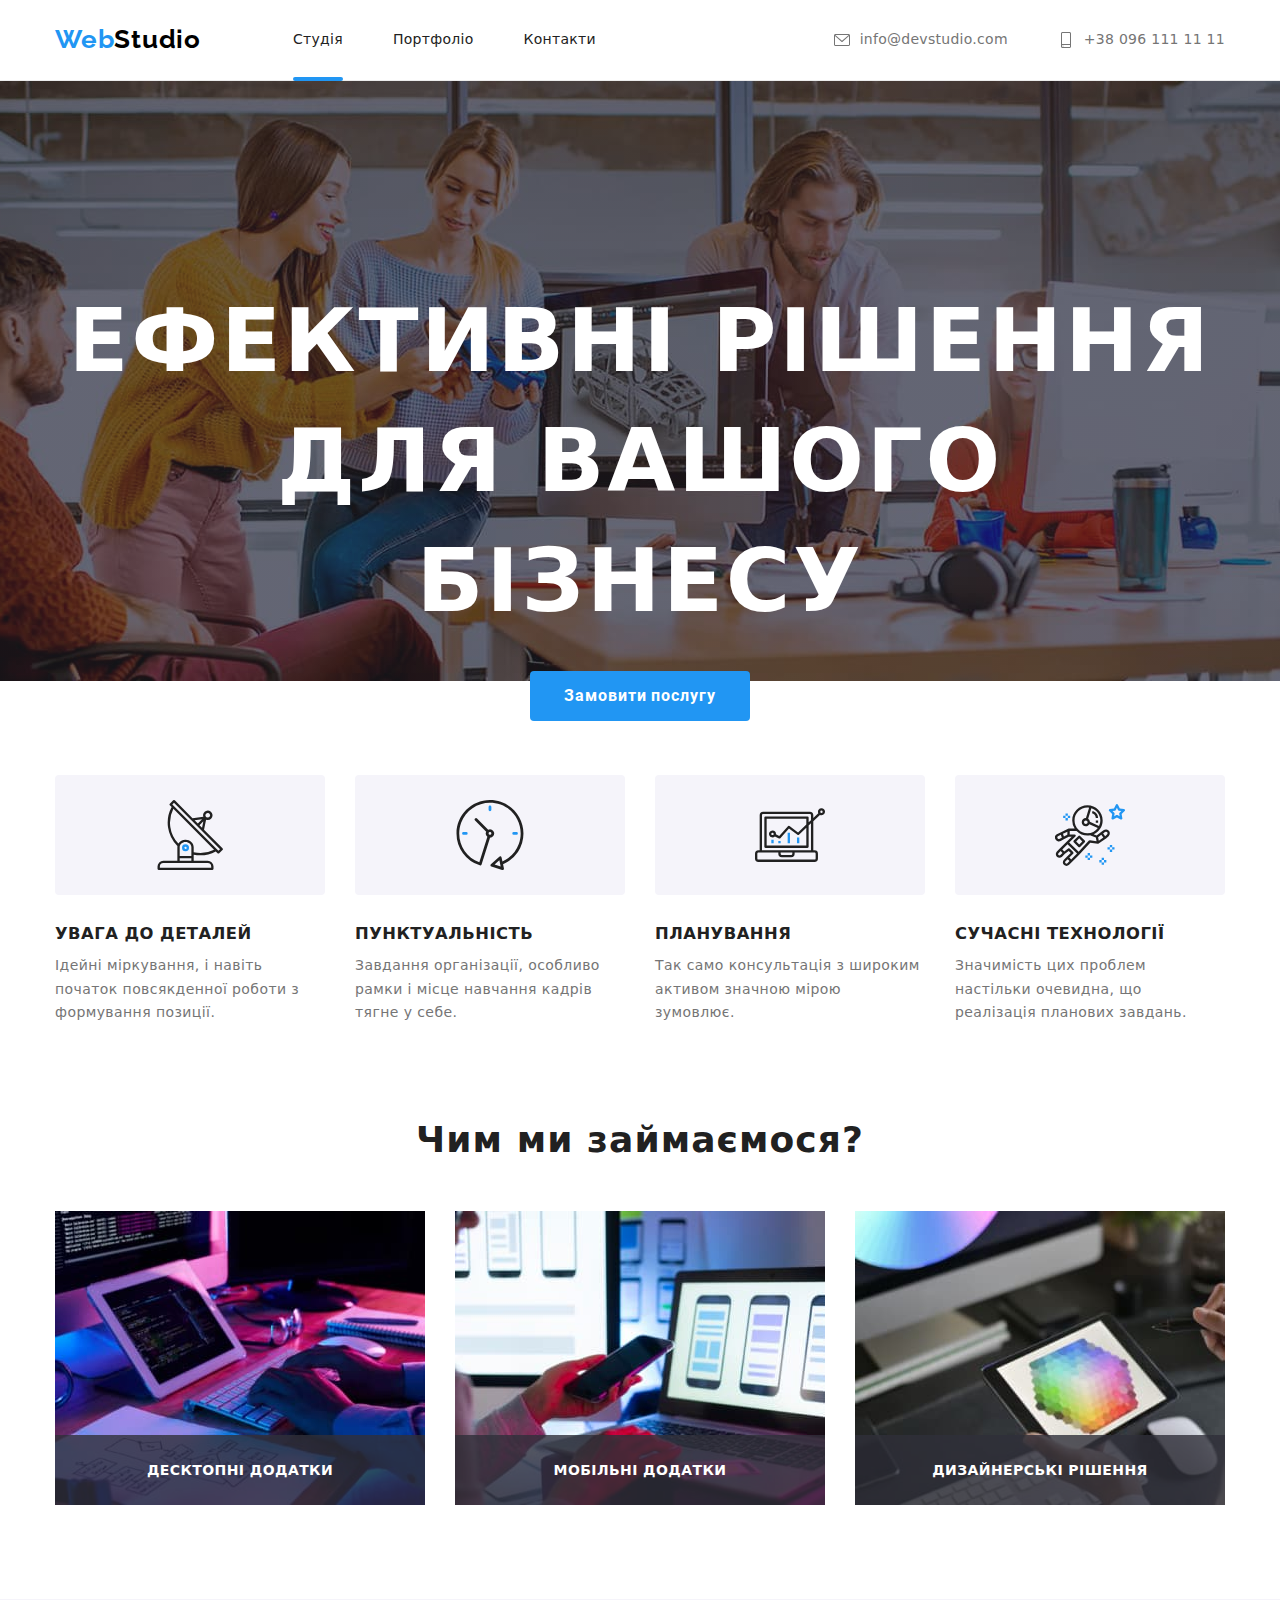
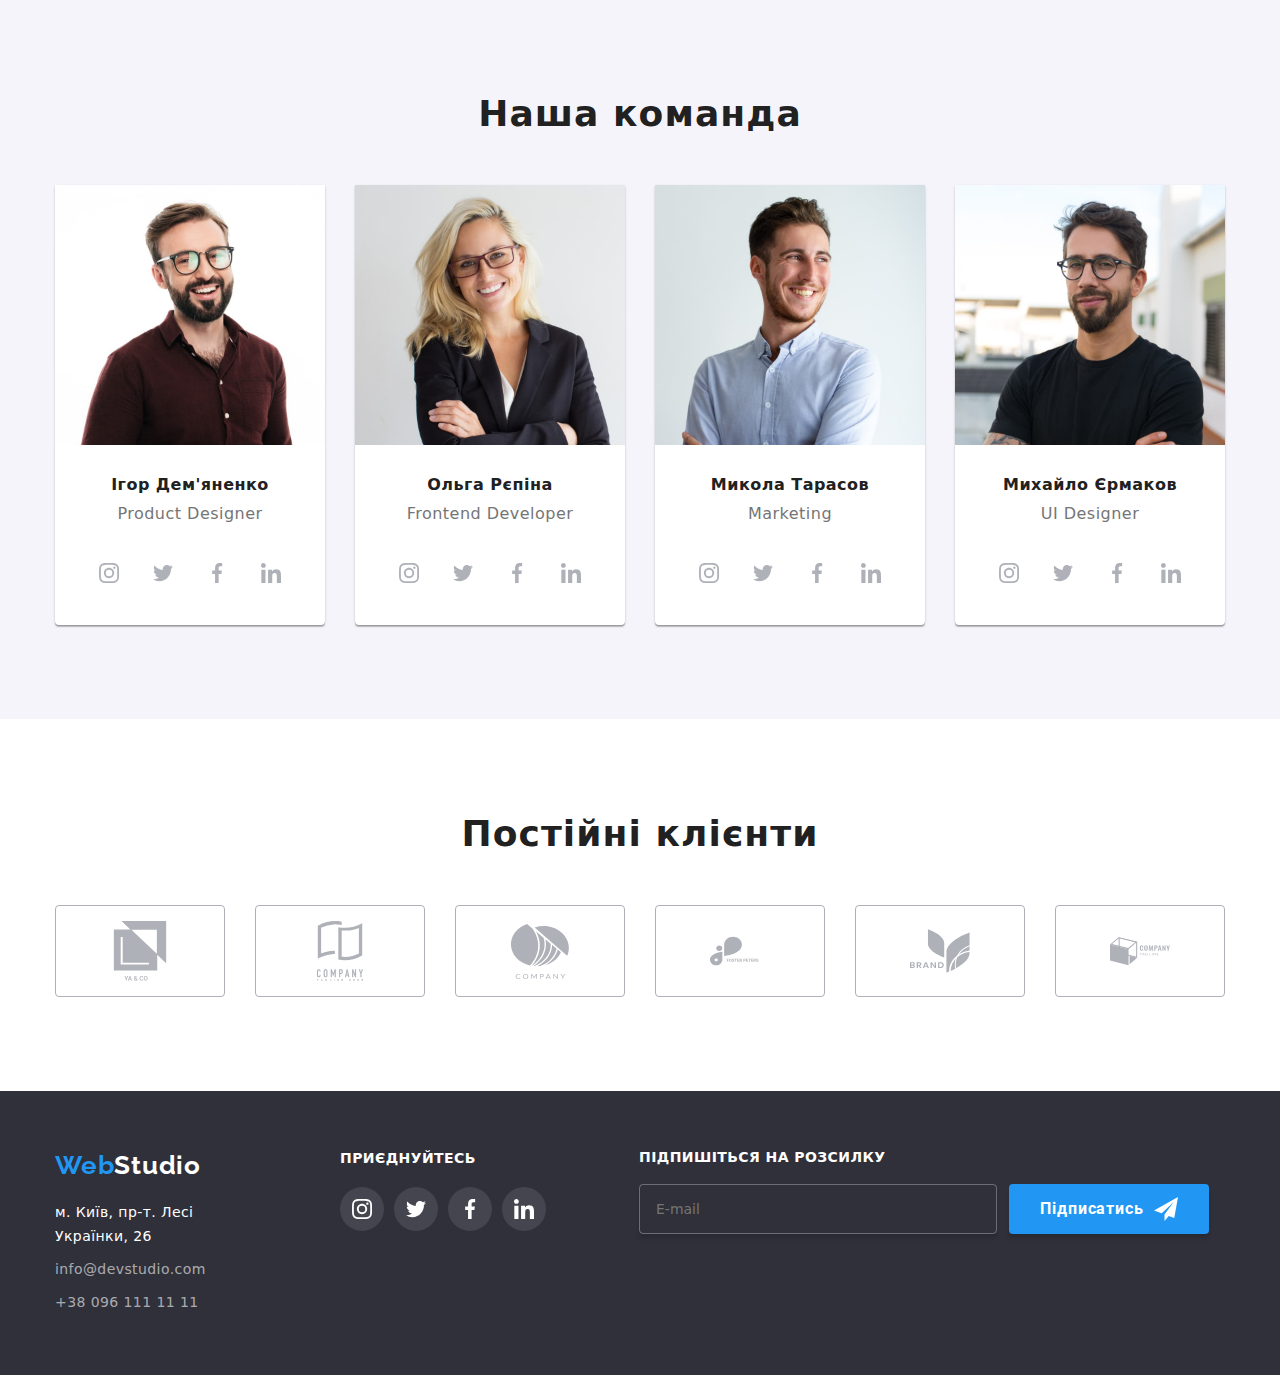
==== index.html @ 73d80f44 "Домашнє завдання в процесі виконання. Перенесено до scss-файлів стилі головної сторінки. Не готові с" ====
<!DOCTYPE html>
<html lang="uk">
  <head>
    <meta charset="UTF-8" />
    <meta http-equiv="X-UA-Compatible" content="IE=edge" />
    <meta name="viewport" content="width=device-width, initial-scale=1.0" />
    <title>Студія</title>
    <link rel="stylesheet" href="./css/main.min.css" />
  </head>
  <body>
    <header class="header">
      <div class="container header__container">
        <nav class="header__navbar">
          <a href="" class="header__logo"
            ><span class="header__logo--blue">Web</span>Studio</a
          >
          <ul class="header__nav-list">
            <li class="header__nav-item">
              <a class="header__nav-link active" href="./index.html">Студія</a>
            </li>
            <li class="header__nav-item">
              <a class="header__nav-link" href="./portfolio.html">Портфоліо</a>
            </li>
            <li class="header__nav-item">
              <a class="header__nav-link" href="">Контакти</a>
            </li>
          </ul>
        </nav>
        <aside class="header__contacts">
          <a class="header__contact" href="mailto:info@devstudio.com">
            <svg class="header__icon">
              <use href="./images/icon.svg#icon-envelope"></use>
            </svg>
            info@devstudio.com
          </a>
          <a class="header__contact" href="tel:+380961111111">
            <svg class="header__icon">
              <use href="./images/icon.svg#icon-smartphone"></use>
            </svg>
            +38 096 111 11 11</a
          >
        </aside>
      </div>
    </header>
    <main>
      <section class="section hero">
        <div class="container hero__container">
          <h1 class="hero__title">Ефективні рішення для вашого бізнесу</h1>
          <button type="button" class="hero__btn" data-modal-open>
            Замовити послугу
          </button>
        </div>
      </section>
      <section class="section qualities">
        <div class="container">
          <ul class="qualities__card-set">
            <li class="qualities__card">
              <div class="qualities__card-img">
                <svg class="qualities__icon">
                  <use href="./images/icon.svg#icon-Group"></use>
                </svg>
              </div>
              <h3 class="qualities__card-title">Увага до деталей</h3>
              <p class="qualities__card-description">
                Ідейні міркування, і навіть початок повсякденної роботи з
                формування позиції.
              </p>
            </li>
            <li class="qualities__card">
              <div class="qualities__card-img">
                <svg class="qualities__icon">
                  <use href="./images/icon.svg#icon-clock-1"></use>
                </svg>
              </div>
              <h3 class="qualities__card-title">Пунктуальність</h3>
              <p class="qualities__card-description">
                Завдання організації, особливо рамки і місце навчання кадрів
                тягне у себе.
              </p>
            </li>
            <li class="qualities__card">
              <div class="qualities__card-img">
                <svg class="qualities__icon">
                  <use href="./images/icon.svg#icon-diagram-1"></use>
                </svg>
              </div>
              <h3 class="qualities__card-title">Планування</h3>
              <p class="qualities__card-description">
                Так само консультація з широким активом значною мірою зумовлює.
              </p>
            </li>
            <li class="qualities__card">
              <div class="qualities__card-img">
                <svg class="qualities__icon">
                  <use href="./images/icon.svg#icon-astronaut-1"></use>
                </svg>
              </div>
              <h3 class="qualities__card-title">Сучасні технології</h3>
              <p class="qualities__card-description">
                Значимість цих проблем настільки очевидна, що реалізація
                планових завдань.
              </p>
            </li>
          </ul>
        </div>
      </section>
      <section class="section our-work">
        <div class="container our-work__container">
          <h2 class="our-work__title">Чим ми займаємося?</h2>
          <ul class="our-work__card-set">
            <li class="our-work__card">
              <img
                src="./images/box1.jpg"
                alt="розробка"
                width="370"
                height="294"
              />
              <p class="our-work__card-description">Десктопні додатки</p>
            </li>
            <li class="our-work__card">
              <img
                src="./images/box2.jpg"
                alt="верстка"
                width="370"
                height="294"
              />
              <p class="our-work__card-description">Мобільні додатки</p>
            </li>
            <li class="our-work__card">
              <img
                src="./images/box3.jpg"
                alt="дизайн"
                width="370"
                height="294"
              />
              <p class="our-work__card-description">Дизайнерські рішення</p>
            </li>
          </ul>
        </div>
      </section>
      <section class="section our-team">
        <div class="container our-team__container">
          <h2 class="our-team__title">Наша команда</h2>
          <ul class="our-team__card-set">
            <li class="our-team__card">
              <img
                src="./images/img1.jpg"
                alt="Ігор Дем'яненко"
                width="270"
                height="260"
              />
              <div class="our-team__worker-info">
                <p class="our-team__worker-name">
                  <strong>Ігор Дем'яненко</strong>
                </p>
                <p class="our-team__worker-position">Product Designer</p>
                <ul class="our-team__media-bar">
                  <li>
                    <a
                      href=""
                      class="our-team__media-link"
                      target="_blank"
                      rel="nofollow"
                    >
                      <svg class="our-team__media-icon">
                        <use href="./images/icon.svg#icon-instagram-2"></use>
                      </svg>
                    </a>
                  </li>
                  <li>
                    <a
                      href=""
                      class="our-team__media-link"
                      target="_blank"
                      rel="nofollow"
                    >
                      <svg class="our-team__media-icon">
                        <use href="./images/icon.svg#icon-twitter-1"></use>
                      </svg>
                    </a>
                  </li>
                  <li>
                    <a
                      href=""
                      class="our-team__media-link"
                      target="_blank"
                      rel="nofollow"
                    >
                      <svg class="our-team__media-icon">
                        <use href="./images/icon.svg#icon-facebook-1"></use>
                      </svg>
                    </a>
                  </li>
                  <li>
                    <a
                      href=""
                      class="our-team__media-link"
                      target="_blank"
                      rel="nofollow"
                    >
                      <svg class="our-team__media-icon">
                        <use href="./images/icon.svg#icon-linkedin-1"></use>
                      </svg>
                    </a>
                  </li>
                </ul>
              </div>
            </li>
            <li class="our-team__card">
              <img
                src="./images/img2.jpg"
                alt="Ольга Рєпіна"
                width="270"
                height="260"
              />
              <div class="our-team__worker-info">
                <p class="our-team__worker-name">
                  <strong>Ольга Рєпіна</strong>
                </p>
                <p class="our-team__worker-position">Frontend Developer</p>
                <ul class="our-team__media-bar">
                  <li>
                    <a
                      href=""
                      class="our-team__media-link"
                      target="_blank"
                      rel="nofollow"
                    >
                      <svg class="our-team__media-icon">
                        <use href="./images/icon.svg#icon-instagram-2"></use>
                      </svg>
                    </a>
                  </li>
                  <li>
                    <a
                      href=""
                      class="our-team__media-link"
                      target="_blank"
                      rel="nofollow"
                    >
                      <svg class="our-team__media-icon">
                        <use href="./images/icon.svg#icon-twitter-1"></use>
                      </svg>
                    </a>
                  </li>
                  <li>
                    <a
                      href=""
                      class="our-team__media-link"
                      target="_blank"
                      rel="nofollow"
                    >
                      <svg class="our-team__media-icon">
                        <use href="./images/icon.svg#icon-facebook-1"></use>
                      </svg>
                    </a>
                  </li>
                  <li>
                    <a
                      href=""
                      class="our-team__media-link"
                      target="_blank"
                      rel="nofollow"
                    >
                      <svg class="our-team__media-icon">
                        <use href="./images/icon.svg#icon-linkedin-1"></use>
                      </svg>
                    </a>
                  </li>
                </ul>
              </div>
            </li>
            <li class="our-team__card">
              <img
                src="./images/img3.jpg"
                alt="Микола Тарасов"
                width="270"
                height="260"
              />
              <div class="our-team__worker-info">
                <p class="our-team__worker-name">
                  <strong>Микола Тарасов</strong>
                </p>
                <p class="our-team__worker-position">Marketing</p>
                <ul class="our-team__media-bar">
                  <li>
                    <a
                      href=""
                      class="our-team__media-link"
                      target="_blank"
                      rel="nofollow"
                    >
                      <svg class="our-team__media-icon">
                        <use href="./images/icon.svg#icon-instagram-2"></use>
                      </svg>
                    </a>
                  </li>
                  <li>
                    <a
                      href=""
                      class="our-team__media-link"
                      target="_blank"
                      rel="nofollow"
                    >
                      <svg class="our-team__media-icon">
                        <use href="./images/icon.svg#icon-twitter-1"></use>
                      </svg>
                    </a>
                  </li>
                  <li>
                    <a
                      href=""
                      class="our-team__media-link"
                      target="_blank"
                      rel="nofollow"
                    >
                      <svg class="our-team__media-icon">
                        <use href="./images/icon.svg#icon-facebook-1"></use>
                      </svg>
                    </a>
                  </li>
                  <li>
                    <a
                      href=""
                      class="our-team__media-link"
                      target="_blank"
                      rel="nofollow"
                    >
                      <svg class="our-team__media-icon">
                        <use href="./images/icon.svg#icon-linkedin-1"></use>
                      </svg>
                    </a>
                  </li>
                </ul>
              </div>
            </li>
            <li class="our-team__card">
              <img
                src="./images/img4.jpg"
                alt="Михайло Єрмаков"
                width="270"
                height="260"
              />
              <div class="our-team__worker-info">
                <p class="our-team__worker-name">
                  <strong>Михайло Єрмаков</strong>
                </p>
                <p class="our-team__worker-position">UI Designer</p>
                <ul class="our-team__media-bar">
                  <li>
                    <a
                      href=""
                      class="our-team__media-link"
                      target="_blank"
                      rel="nofollow"
                    >
                      <svg class="our-team__media-icon">
                        <use href="./images/icon.svg#icon-instagram-2"></use>
                      </svg>
                    </a>
                  </li>
                  <li>
                    <a
                      href=""
                      class="our-team__media-link"
                      target="_blank"
                      rel="nofollow"
                    >
                      <svg class="our-team__media-icon">
                        <use href="./images/icon.svg#icon-twitter-1"></use>
                      </svg>
                    </a>
                  </li>
                  <li>
                    <a
                      href=""
                      class="our-team__media-link"
                      target="_blank"
                      rel="nofollow"
                    >
                      <svg class="our-team__media-icon">
                        <use href="./images/icon.svg#icon-facebook-1"></use>
                      </svg>
                    </a>
                  </li>
                  <li>
                    <a
                      href=""
                      class="our-team__media-link"
                      target="_blank"
                      rel="nofollow"
                    >
                      <svg class="our-team__media-icon">
                        <use href="./images/icon.svg#icon-linkedin-1"></use>
                      </svg>
                    </a>
                  </li>
                </ul>
              </div>
            </li>
          </ul>
        </div>
      </section>
      <section class="section customers">
        <div class="container regular-customers__container">
          <h2 class="regular-customers__title">Постійні клієнти</h2>
          <ul class="regular-customers__clients-list">
            <li>
              <a
                href=""
                class="regular-customers__client-card"
                target="_blank"
                rel="nofollow"
              >
                <svg width="106" height="60">
                  <use href="./images/icon.svg#icon-group-1"></use>
                </svg>
              </a>
            </li>
            <li>
              <a
                href=""
                class="regular-customers__client-card"
                target="_blank"
                rel="nofollow"
              >
                <svg width="106" height="60">
                  <use href="./images/icon.svg#icon-group-2"></use>
                </svg>
              </a>
            </li>
            <li>
              <a
                href=""
                class="regular-customers__client-card"
                target="_blank"
                rel="nofollow"
              >
                <svg width="106" height="60">
                  <use href="./images/icon.svg#icon-group-3"></use>
                </svg>
              </a>
            </li>
            <li>
              <a
                href=""
                class="regular-customers__client-card"
                target="_blank"
                rel="nofollow"
              >
                <svg width="106" height="60">
                  <use href="./images/icon.svg#icon-group-4"></use>
                </svg>
              </a>
            </li>
            <li>
              <a
                href=""
                class="regular-customers__client-card"
                target="_blank"
                rel="nofollow"
              >
                <svg width="106" height="60">
                  <use href="./images/icon.svg#icon-group-5"></use>
                </svg>
              </a>
            </li>
            <li>
              <a
                href=""
                class="regular-customers__client-card"
                target="_blank"
                rel="nofollow"
              >
                <svg width="106" height="60">
                  <use href="./images/icon.svg#icon-group-6"></use>
                </svg>
              </a>
            </li>
          </ul>
        </div>
      </section>
    </main>
    <footer class="footer">
      <div class="container">
        <div class="footer__about">
          <a href="" class="footer__logo"
            ><span class="footer__logo-start">Web</span>Studio</a
          >
          <address class="footer__adress">
            <a href="" class="footer__location"
              >м. Київ, пр-т. Лесі Українки, 26</a
            >
            <a class="footer__contact" href="mailto:info@devstudio.com"
              >info@devstudio.com</a
            >
            <a class="footer__contact" href="tel:+380961111111"
              >+38 096 111 11 11</a
            >
          </address>
        </div>
        <div>
          <h3 class="footer__socials-title">Приєднуйтесь</h3>
          <ul class="footer__social-media-bar">
            <li>
              <a
                href=""
                class="footer__social-media-link"
                target="_blank"
                rel="nofollow"
              >
                <svg class="footer__social-media-icon">
                  <use href="./images/icon.svg#icon-instagram-2"></use>
                </svg>
              </a>
            </li>
            <li>
              <a
                href=""
                class="footer__social-media-link"
                target="_blank"
                rel="nofollow"
              >
                <svg class="footer__social-media-icon">
                  <use href="./images/icon.svg#icon-twitter-1"></use>
                </svg>
              </a>
            </li>
            <li>
              <a
                href=""
                class="footer__social-media-link"
                target="_blank"
                rel="nofollow"
              >
                <svg class="footer__social-media-icon">
                  <use href="./images/icon.svg#icon-facebook-1"></use>
                </svg>
              </a>
            </li>
            <li>
              <a
                href=""
                class="footer__social-media-link"
                target="_blank"
                rel="nofollow"
              >
                <svg class="footer__social-media-icon">
                  <use href="./images/icon.svg#icon-linkedin-1"></use>
                </svg>
              </a>
            </li>
          </ul>
        </div>
        <form
          class="footer__join-us"
          name="join-us"
          autocomplete="on"
          method="post"
        >
          <label class="footer__join-us-label" for="e-mail"
            >Підпишіться на розсилку</label
          >
          <div class="footer__join-us__container">
            <input
              id="e-mail"
              name="e-mail"
              type="email"
              placeholder="E-mail"
              class="footer__join-us__input"
            />
            <button class="footer__join-us__btn" type="submit">
              Підписатись
              <svg class="footer__join-us__btn__icon">
                <use href="./images/icon.svg#icon-send"></use>
              </svg>
            </button>
          </div>
        </form>
      </div>
    </footer>
    <div class="back-drop is-hidden" data-modal>
      <div class="modal">
        <button class="modal__close-window" data-modal-close>
          <svg class="icon-close">
            <use href="./images/icon.svg#icon-close"></use>
          </svg>
        </button>
        <form
          class="callback-form"
          name="callback-form"
          autocomplete="on"
          method="post"
        >
          <label class="callback-form__title"
            >Залиште ваші дані, ми вам передзвонимо</label
          >
          <div class="callback-form__container">
            <label for="name">Ім'я</label>
            <div class="callback-form__input-item">
              <input
                class="callback-form__input"
                id="name"
                name="name"
                type="text"
              />
              <svg class="callback-form__input-icon">
                <use href="./images/icon.svg#icon-person"></use>
              </svg>
            </div>
            <label for="phone">Телефон</label>
            <div class="callback-form__input-item">
              <input
                class="callback-form__input"
                id="phone"
                name="phone"
                type="tel"
              />
              <svg class="callback-form__input-icon">
                <use href="./images/icon.svg#icon-phone"></use>
              </svg>
            </div>
            <label for="email">Пошта</label>
            <div class="callback-form__input-item">
              <input
                class="callback-form__input"
                id="email"
                name="e-mail"
                type="email"
              />
              <svg class="callback-form__input-icon">
                <use href="./images/icon.svg#icon-email"></use>
              </svg>
            </div>
            <label for="coment">Коментар</label>
            <textarea
              class="callback-form__textarea"
              id="coment"
              name="coment"
              placeholder="Введіть текст"
            ></textarea>
          </div>
          <label for="confirm" class="callback-form__confirm">
            <input
              class="callback-form__checkbox"
              id="confirm"
              name="confirm"
              type="checkbox"
            />Погоджуючь з розсилкою та приймаю <a href="">Умови договору</a>
            <svg class="callback-form__custom-checkbox">
              <use href="./images/icon.svg#icon-custom-check"></use>
            </svg>
          </label>
          <button class="callback-form__btn" type="submit">Відправити</button>
        </form>
      </div>
    </div>
    <script src="./js/modal.js"></script>
  </body>
</html>
---- css/main.min.css ----
/*! modern-normalize v1.1.0 | MIT License | https://github.com/sindresorhus/modern-normalize */*,::before,::after{-webkit-box-sizing:border-box;box-sizing:border-box}html{line-height:1.15;-webkit-text-size-adjust:100%;-moz-tab-size:4;-o-tab-size:4;tab-size:4}body{margin:0;font-family:system-ui,-apple-system,"Segoe UI",Roboto,Helvetica,Arial,sans-serif,"Apple Color Emoji","Segoe UI Emoji"}hr{height:0;color:inherit}abbr[title]{-webkit-text-decoration:underline dotted;text-decoration:underline dotted}b,strong{font-weight:bolder}code,kbd,samp,pre{font-family:ui-monospace,SFMono-Regular,Consolas,"Liberation Mono",Menlo,monospace;font-size:1em}small{font-size:80%}sub,sup{font-size:75%;line-height:0;position:relative;vertical-align:baseline}sub{bottom:-0.25em}sup{top:-0.5em}table{text-indent:0;border-color:inherit}button,input,optgroup,select,textarea{font-family:inherit;font-size:100%;line-height:1.15;margin:0}button,select{text-transform:none}button,[type=button],[type=reset],[type=submit]{-webkit-appearance:button}::-moz-focus-inner{border-style:none;padding:0}:-moz-focusring{outline:1px dotted ButtonText}:-moz-ui-invalid{box-shadow:none}legend{padding:0}progress{vertical-align:baseline}::-webkit-inner-spin-button,::-webkit-outer-spin-button{height:auto}[type=search]{-webkit-appearance:textfield;outline-offset:-2px}::-webkit-search-decoration{-webkit-appearance:none}::-webkit-file-upload-button{-webkit-appearance:button;font:inherit}summary{display:list-item}.is-hidden{visibility:hidden;opacity:0;pointer-events:none;-webkit-transition-property:opacity,visibility;transition-property:opacity,visibility;-webkit-transition-duration:var(--transition-duration);transition-duration:var(--transition-duration);-webkit-transition-timing-function:var(--transition-timing-function);transition-timing-function:var(--transition-timing-function)}.active{position:relative}.active::after{content:"";position:absolute;display:block;bottom:-1px;height:4px;width:100%;border-radius:2px;background-color:#2196f3;-webkit-animation-name:nav-line;animation-name:nav-line;-webkit-animation-duration:1000ms;animation-duration:1000ms;-webkit-animation-timing-function:cubic-bezier(0.4, 0, 0.2, 1);animation-timing-function:cubic-bezier(0.4, 0, 0.2, 1)}.footer__social-media-link,.footer__contact,.footer__location,.footer__logo,.our-team__media-link,.header__contact,.header__nav-link,.header__logo{text-decoration:none;color:inherit;font-style:normal}.regular-customers__clients-list,.our-team__card-set,.our-work__card-set,.qualities__card-set,.header__nav-list,.social-media-set,.footer__social-media-bar,.our-team__media-bar{margin-top:0;margin-bottom:0;list-style:none;color:inherit;padding:0}@font-face{font-family:"Roboto";font-style:normal;font-weight:400;src:url("../fonts/roboto-v30-latin_cyrillic-regular.eot");src:local(""),url("../fonts/roboto-v30-latin_cyrillic-regular.eot?#iefix") format("embedded-opentype"),url("../fonts/roboto-v30-latin_cyrillic-regular.woff2") format("woff2"),url("../fonts/roboto-v30-latin_cyrillic-regular.woff") format("woff"),url("../fonts/roboto-v30-latin_cyrillic-regular.ttf") format("truetype"),url("../fonts/roboto-v30-latin_cyrillic-regular.svg#Roboto") format("svg")}@font-face{font-family:"Roboto";font-style:normal;font-weight:500;src:url("../fonts/roboto-v30-latin_cyrillic-500.eot");src:local(""),url("../fonts/roboto-v30-latin_cyrillic-500.eot?#iefix") format("embedded-opentype"),url("../fonts/roboto-v30-latin_cyrillic-500.woff2") format("woff2"),url("../fonts/roboto-v30-latin_cyrillic-500.woff") format("woff"),url("../fonts/roboto-v30-latin_cyrillic-500.ttf") format("truetype"),url("../fonts/roboto-v30-latin_cyrillic-500.svg#Roboto") format("svg")}@font-face{font-family:"Roboto";font-style:normal;font-weight:700;src:url("../fonts/roboto-v30-latin_cyrillic-700.eot");src:local(""),url("../fonts/roboto-v30-latin_cyrillic-700.eot?#iefix") format("embedded-opentype"),url("../fonts/roboto-v30-latin_cyrillic-700.woff2") format("woff2"),url("../fonts/roboto-v30-latin_cyrillic-700.woff") format("woff"),url("../fonts/roboto-v30-latin_cyrillic-700.ttf") format("truetype"),url("../fonts/roboto-v30-latin_cyrillic-700.svg#Roboto") format("svg")}@font-face{font-family:"Roboto";font-style:normal;font-weight:900;src:url("../fonts/roboto-v30-latin_cyrillic-900.eot");src:local(""),url("../fonts/roboto-v30-latin_cyrillic-900.eot?#iefix") format("embedded-opentype"),url("../fonts/roboto-v30-latin_cyrillic-900.woff2") format("woff2"),url("../fonts/roboto-v30-latin_cyrillic-900.woff") format("woff"),url("../fonts/roboto-v30-latin_cyrillic-900.ttf") format("truetype"),url("../fonts/roboto-v30-latin_cyrillic-900.svg#Roboto") format("svg")}@font-face{font-family:"Raleway";font-style:normal;font-weight:400;src:url("../fonts/raleway-v28-latin_cyrillic-regular.eot");src:local(""),url("../fonts/raleway-v28-latin_cyrillic-regular.eot?#iefix") format("embedded-opentype"),url("../fonts/raleway-v28-latin_cyrillic-regular.woff2") format("woff2"),url("../fonts/raleway-v28-latin_cyrillic-regular.woff") format("woff"),url("../fonts/raleway-v28-latin_cyrillic-regular.ttf") format("truetype"),url("../fonts/raleway-v28-latin_cyrillic-regular.svg#Raleway") format("svg")}@font-face{font-family:"Raleway";font-style:normal;font-weight:500;src:url("../fonts/raleway-v28-latin_cyrillic-500.eot");src:local(""),url("../fonts/raleway-v28-latin_cyrillic-500.eot?#iefix") format("embedded-opentype"),url("../fonts/raleway-v28-latin_cyrillic-500.woff2") format("woff2"),url("../fonts/raleway-v28-latin_cyrillic-500.woff") format("woff"),url("../fonts/raleway-v28-latin_cyrillic-500.ttf") format("truetype"),url("../fonts/raleway-v28-latin_cyrillic-500.svg#Raleway") format("svg")}@font-face{font-family:"Raleway";font-style:normal;font-weight:700;src:url("../fonts/raleway-v28-latin_cyrillic-700.eot");src:local(""),url("../fonts/raleway-v28-latin_cyrillic-700.eot?#iefix") format("embedded-opentype"),url("../fonts/raleway-v28-latin_cyrillic-700.woff2") format("woff2"),url("../fonts/raleway-v28-latin_cyrillic-700.woff") format("woff"),url("../fonts/raleway-v28-latin_cyrillic-700.ttf") format("truetype"),url("../fonts/raleway-v28-latin_cyrillic-700.svg#Raleway") format("svg")}@font-face{font-family:"Raleway";font-style:normal;font-weight:900;src:url("../fonts/raleway-v28-latin_cyrillic-900.eot");src:local(""),url("../fonts/raleway-v28-latin_cyrillic-900.eot?#iefix") format("embedded-opentype"),url("../fonts/raleway-v28-latin_cyrillic-900.woff2") format("woff2"),url("../fonts/raleway-v28-latin_cyrillic-900.woff") format("woff"),url("../fonts/raleway-v28-latin_cyrillic-900.ttf") format("truetype"),url("../fonts/raleway-v28-latin_cyrillic-900.svg#Raleway") format("svg")}body{color:#757575;background-color:#fff}h1,h2,h3,h4,h5,h6{margin:0}p{margin:0;padding:0}img{display:block;max-width:100%}.backdrop{position:fixed;top:0;left:0;opacity:1;width:100%;height:100%;background-color:rgba(0,0,0,.2);-webkit-transition-property:opacity;transition-property:opacity;-webkit-transition-duration:1000ms;transition-duration:1000ms;-webkit-transition-timing-function:cubic-bezier(0.4, 0, 0.2, 1);transition-timing-function:cubic-bezier(0.4, 0, 0.2, 1)}.container{width:1200px;margin:0 auto;display:-webkit-box;display:-ms-flexbox;display:flex;padding:0 15px}.backdrop.is-hidden .modal{-webkit-transform:translate(-50%, -50%) scale(1.5);transform:translate(-50%, -50%) scale(1.5);opacity:0;-webkit-transition-property:opacity,-webkit-transform;transition-property:opacity,-webkit-transform;transition-property:opacity,transform;transition-property:opacity,transform,-webkit-transform;-webkit-transition-duration:var(--transition-duration);transition-duration:var(--transition-duration);-webkit-transition-timing-function:var(--transition-timing-function);transition-timing-function:var(--transition-timing-function)}.modal{position:absolute;top:50%;left:50%;-webkit-transform:translate(-50%, -50%) scale(1);transform:translate(-50%, -50%) scale(1);width:528px;height:581px;background-color:#fff;-webkit-transition-property:opacity,-webkit-transform;transition-property:opacity,-webkit-transform;transition-property:transform,opacity;transition-property:transform,opacity,-webkit-transform;-webkit-transition-duration:var(--transition-duration);transition-duration:var(--transition-duration);-webkit-transition-timing-function:var(--transition-timing-function);transition-timing-function:var(--transition-timing-function)}.modal__close-window{position:absolute;top:8px;right:8px;display:-webkit-box;display:-ms-flexbox;display:flex;-webkit-box-pack:center;-ms-flex-pack:center;justify-content:center;-webkit-box-align:center;-ms-flex-align:center;align-items:center;width:30px;height:30px;border-radius:50%;border:1px solid rgba(0,0,0,.1);background-color:#fff;-webkit-transition-property:fill;transition-property:fill;-webkit-transition-duration:1000ms;transition-duration:1000ms;-webkit-transition-timing-function:cubic-bezier(0.4, 0, 0.2, 1);transition-timing-function:cubic-bezier(0.4, 0, 0.2, 1);cursor:pointer}.modal__close-window:hover{fill:#2196f3}.modal__icon-close{width:11px;height:11px}.section{padding:94px 0}.title,.regular-customers__title,.our-team__title,.our-work__title{color:#212121;font-size:36px;line-height:1.166;text-align:center;letter-spacing:.03em}@-webkit-keyframes nav-line{0%{-webkit-transform:scale(0);transform:scale(0)}100%{-webkit-transform:scale(1);transform:scale(1)}}@keyframes nav-line{0%{-webkit-transform:scale(0);transform:scale(0)}100%{-webkit-transform:scale(1);transform:scale(1)}}.social-media-set,.footer__social-media-bar,.our-team__media-bar{display:-webkit-box;display:-ms-flexbox;display:flex;-ms-flex-wrap:wrap;flex-wrap:wrap;margin:0 auto;width:206px;gap:10px;-webkit-box-pack:justify;-ms-flex-pack:justify;justify-content:space-between}.header{border-bottom:1px solid #ececec}.header__container{-webkit-box-align:center;-ms-flex-align:center;align-items:center;-webkit-box-pack:justify;-ms-flex-pack:justify;justify-content:space-between}.header__navbar{display:-webkit-box;display:-ms-flexbox;display:flex;-webkit-box-align:center;-ms-flex-align:center;align-items:center}.header__logo{width:145px;color:#000;font-family:"Raleway";font-weight:700;font-size:26px;line-height:1.14;letter-spacing:.03em}.header__logo--blue{color:#2196f3}.header__nav-list{display:-webkit-box;display:-ms-flexbox;display:flex;-webkit-box-pack:justify;-ms-flex-pack:justify;justify-content:space-between;-webkit-box-align:center;-ms-flex-align:center;align-items:center;min-width:281px;margin-left:93px;padding-left:0;color:#212121;font-weight:500;font-size:14px;line-height:1.14;letter-spacing:.02em}.header__nav-item:not(:last-child){margin-right:50px}.header__nav-link{display:inline-block;padding-top:32px;padding-bottom:32px;-webkit-transition-property:color;transition-property:color;-webkit-transition-duration:1000ms;transition-duration:1000ms;-webkit-transition-timing-function:cubic-bezier(0.4, 0, 0.2, 1);transition-timing-function:cubic-bezier(0.4, 0, 0.2, 1)}.header__nav-link:hover,.header__nav-link:focus{color:#2196f3}.header__contacts{display:-webkit-box;display:-ms-flexbox;display:flex;color:#757575;font-weight:500;font-size:14px;line-height:1.14px;letter-spacing:.02em}.header__contact{display:-webkit-box;display:-ms-flexbox;display:flex;-webkit-box-pack:center;-ms-flex-pack:center;justify-content:center;-webkit-box-align:center;-ms-flex-align:center;align-items:center;gap:10px;-webkit-transition-property:color;transition-property:color;-webkit-transition-duration:1000ms;transition-duration:1000ms;-webkit-transition-timing-function:cubic-bezier(0.4, 0, 0.2, 1);transition-timing-function:cubic-bezier(0.4, 0, 0.2, 1)}.header__contact:hover,.header__contact:focus{color:#2196f3}.header__contact:hover>.header__icon,.header__contact:focus>.header__icon{fill:#2196f3}.header__contact:not(:last-child){margin-right:50px}.header__icon{fill:#757575;width:16px;height:16px;-webkit-transition-property:fill;transition-property:fill;-webkit-transition-duration:1000ms;transition-duration:1000ms;-webkit-transition-timing-function:cubic-bezier(0.4, 0, 0.2, 1);transition-timing-function:cubic-bezier(0.4, 0, 0.2, 1)}.hero{height:600px;max-width:1600px;margin:0 auto;padding-bottom:200px;padding-top:200px;background-color:#c4c4c4;background-image:-webkit-gradient(linear, left top, left bottom, from(rgba(47, 48, 58, 0.4)), to(rgba(47, 48, 58, 0.4))),url(../images/hero.jpg);background-image:linear-gradient(rgba(47, 48, 58, 0.4), rgba(47, 48, 58, 0.4)),url(../images/hero.jpg);background-repeat:no-repeat;background-size:cover;background-position:center;color:#fff;font-weight:900;font-size:44px;line-height:1.364;text-align:center;letter-spacing:.06em;text-transform:uppercase}.hero__container{-webkit-box-orient:vertical;-webkit-box-direction:normal;-ms-flex-direction:column;flex-direction:column;-webkit-box-align:center;-ms-flex-align:center;align-items:center}.hero__title{margin-bottom:30px}.hero__btn{display:-webkit-box;display:-ms-flexbox;display:flex;-webkit-box-pack:center;-ms-flex-pack:center;justify-content:center;-webkit-box-align:center;-ms-flex-align:center;align-items:center;width:220px;height:50px;font-family:"Roboto";font-weight:700;font-size:16px;line-height:1.88;letter-spacing:.06em;background-color:#2196f3;color:#fff;border:none;border-radius:4px;cursor:pointer}.qualities__card-set{display:-webkit-box;display:-ms-flexbox;display:flex;-ms-flex-wrap:wrap;flex-wrap:wrap;margin:0 auto;width:1170px;gap:30px;-webkit-box-pack:justify;-ms-flex-pack:justify;justify-content:space-between}.qualities__card{width:270px;font-size:14px}.qualities__card-img{display:-webkit-box;display:-ms-flexbox;display:flex;-webkit-box-pack:center;-ms-flex-pack:center;justify-content:center;-webkit-box-align:center;-ms-flex-align:center;align-items:center;height:120px;margin-bottom:30px;background-color:#f5f4fa;border-radius:4px}.qualities__card-title{color:#212121;padding-bottom:10px;line-height:1.14;letter-spacing:.03em;text-transform:uppercase}.qualities__card-description{line-height:1.71;letter-spacing:.03em}.qualities__icon{fill:none;width:70px;height:70px;-webkit-transition-property:fill;transition-property:fill;-webkit-transition-duration:1000ms;transition-duration:1000ms;-webkit-transition-timing-function:cubic-bezier(0.4, 0, 0.2, 1);transition-timing-function:cubic-bezier(0.4, 0, 0.2, 1)}.our-work{padding-top:0}.our-work__title{margin-bottom:50px}.our-work__container{-webkit-box-orient:vertical;-webkit-box-direction:normal;-ms-flex-direction:column;flex-direction:column}.our-work__card-set{display:-webkit-box;display:-ms-flexbox;display:flex;-ms-flex-wrap:wrap;flex-wrap:wrap;margin:0 auto;width:1170px;gap:30px;-webkit-box-pack:justify;-ms-flex-pack:justify;justify-content:space-between}.our-work__card{position:relative}.our-work__card-description{position:absolute;bottom:0;display:-webkit-box;display:-ms-flexbox;display:flex;-webkit-box-align:center;-ms-flex-align:center;align-items:center;-webkit-box-pack:center;-ms-flex-pack:center;justify-content:center;width:100%;min-height:70px;color:#fff;background-color:rgba(47,48,58,.8);font-weight:700;font-size:14px;line-height:16px;letter-spacing:.03em;text-transform:uppercase}.our-team{background-color:#f5f4fa}.our-team__container{-webkit-box-orient:vertical;-webkit-box-direction:normal;-ms-flex-direction:column;flex-direction:column}.our-team__title{margin-bottom:50px}.our-team__card-set{display:-webkit-box;display:-ms-flexbox;display:flex;-ms-flex-wrap:wrap;flex-wrap:wrap;margin:0 auto;width:1170;gap:30px;-webkit-box-pack:justify;-ms-flex-pack:justify;justify-content:space-between}.our-team__card{background-color:#fff;-webkit-box-shadow:0px 1px 3px rgba(0,0,0,.12),0px 1px 1px rgba(0,0,0,.14),0px 2px 1px rgba(0,0,0,.2);box-shadow:0px 1px 3px rgba(0,0,0,.12),0px 1px 1px rgba(0,0,0,.14),0px 2px 1px rgba(0,0,0,.2);border-radius:0px 0px 4px 4px}.our-team__worker-info{padding:30px 0;padding-left:32px;padding-right:32px}.our-team__worker-name{color:#212121;font-weight:500;font-size:16px;line-height:1.19;text-align:center;letter-spacing:.03em;margin-bottom:10px}.our-team__worker-position{font-size:16px;line-height:1.19;text-align:center;letter-spacing:.03em;margin-bottom:28px}.our-team__media-link{display:inline-block;width:44px;height:44px;padding:12px;fill:#afb1b8;border-radius:50%;background-color:none;-webkit-transition-property:background-color,fill;transition-property:background-color,fill;-webkit-transition-duration:1000ms;transition-duration:1000ms;-webkit-transition-timing-function:cubic-bezier(0.4, 0, 0.2, 1);transition-timing-function:cubic-bezier(0.4, 0, 0.2, 1)}.our-team__media-link:hover{fill:#fff;background-color:#2196f3}.our-team__media-icon{width:20px;height:20px}.regular-customers__container{-webkit-box-orient:vertical;-webkit-box-direction:normal;-ms-flex-direction:column;flex-direction:column}.regular-customers__title{margin-bottom:50px}.regular-customers__clients-list{display:-webkit-box;display:-ms-flexbox;display:flex;-ms-flex-wrap:wrap;flex-wrap:wrap;margin:0 auto;width:100%;gap:30px;-webkit-box-pack:justify;-ms-flex-pack:justify;justify-content:space-between}.regular-customers__client-card{display:-webkit-box;display:-ms-flexbox;display:flex;-webkit-box-pack:center;-ms-flex-pack:center;justify-content:center;-webkit-box-align:center;-ms-flex-align:center;align-items:center;height:92px;width:170px;border:#afb1b8 solid 1px;border-radius:4px;fill:#afb1b8;-webkit-transition-property:fill,border-color;transition-property:fill,border-color;-webkit-transition-duration:1000ms;transition-duration:1000ms;-webkit-transition-timing-function:cubic-bezier(0.4, 0, 0.2, 1);transition-timing-function:cubic-bezier(0.4, 0, 0.2, 1)}.regular-customers__client-card:hover,.regular-customers__client-card:focus{fill:#2196f3;border-color:#2196f3}.footer{background-color:#2f303a;padding-top:60px;padding-bottom:60px;color:rgba(255,255,255,.6);font-size:14px;line-height:1.71;letter-spacing:.03em}.footer__about{margin-right:70px;width:215px}.footer__logo{width:145px;color:#fff;font-family:"Raleway";font-weight:700;font-size:26px;line-height:1.14;letter-spacing:.03em;display:block;margin-bottom:20px}.footer__logo-start{color:#2196f3}.footer__adress{display:-webkit-box;display:-ms-flexbox;display:flex;-webkit-box-orient:vertical;-webkit-box-direction:normal;-ms-flex-direction:column;flex-direction:column;gap:9px}.footer__location{display:block;color:#fff}.footer__contact{-webkit-transition-property:color;transition-property:color;-webkit-transition-duration:1000ms;transition-duration:1000ms;-webkit-transition-timing-function:cubic-bezier(0.4, 0, 0.2, 1);transition-timing-function:cubic-bezier(0.4, 0, 0.2, 1)}.footer__contact:hover,.footer__contact:focus{color:#2196f3}.footer__socials-title{color:#fff;font-weight:700;font-size:14px;line-height:1.14;letter-spacing:.03em;text-transform:uppercase;margin-bottom:20px}.footer__social-media-link{display:inline-block;width:44px;height:44px;padding:12px;fill:#fff;border-radius:50%;background-color:rgba(255,255,255,.1);-webkit-transition-property:background-color,fill;transition-property:background-color,fill;-webkit-transition-duration:1000ms;transition-duration:1000ms;-webkit-transition-timing-function:cubic-bezier(0.4, 0, 0.2, 1);transition-timing-function:cubic-bezier(0.4, 0, 0.2, 1)}.footer__social-media-link:hover{background-color:#2196f3}.footer__social-media-icon{width:20px;height:20px}.footer__join-us{display:-webkit-box;display:-ms-flexbox;display:flex;-webkit-box-orient:vertical;-webkit-box-direction:normal;-ms-flex-direction:column;flex-direction:column;margin-left:93px}.footer__join-us-label{margin-bottom:20px;color:#fff;font-weight:700;font-size:14px;line-height:.875;letter-spacing:.03em;text-transform:uppercase}.footer__join-us__container{display:-webkit-box;display:-ms-flexbox;display:flex;gap:12px}.footer__join-us__input{width:358px;height:50px;padding-left:16px;color:#fff;background-color:inherit;border:1px solid rgba(255,255,255,.3);-webkit-box-shadow:0px 4px 4px rgba(0,0,0,.15);box-shadow:0px 4px 4px rgba(0,0,0,.15);border-radius:4px}.footer__join-us__btn{display:-webkit-box;display:-ms-flexbox;display:flex;-webkit-box-pack:center;-ms-flex-pack:center;justify-content:center;-webkit-box-align:center;-ms-flex-align:center;align-items:center;width:200px;height:50px;font-family:"Roboto";font-weight:700;font-size:16px;line-height:1.88;letter-spacing:.06em;background-color:#2196f3;color:#fff;border:none;border-radius:4px;cursor:pointer;gap:10px;-webkit-box-shadow:0px 4px 4px rgba(0,0,0,.15);box-shadow:0px 4px 4px rgba(0,0,0,.15)}.footer__join-us__btn__icon{fill:#fff;width:24px;height:24px;-webkit-transition-property:fill;transition-property:fill;-webkit-transition-duration:1000ms;transition-duration:1000ms;-webkit-transition-timing-function:cubic-bezier(0.4, 0, 0.2, 1);transition-timing-function:cubic-bezier(0.4, 0, 0.2, 1)}.callback-form{display:-webkit-box;display:-ms-flexbox;display:flex;-webkit-box-orient:vertical;-webkit-box-direction:normal;-ms-flex-direction:column;flex-direction:column;-webkit-box-align:center;-ms-flex-align:center;align-items:center;padding:40px;width:100%;height:100%}.callback-form__title{font-weight:700;font-size:20px;line-height:.87;letter-spacing:.03em;color:#212121;margin-bottom:12px}.callback-form__container{display:-webkit-box;display:-ms-flexbox;display:flex;-webkit-box-orient:vertical;-webkit-box-direction:normal;-ms-flex-direction:column;flex-direction:column;width:100%;margin-bottom:20px}.callback-form__input-item{position:relative;margin-top:4px;margin-bottom:10px}.callback-form__input{width:100%;height:40px;padding-left:42px;border:1px solid rgba(33,33,33,.2);border-radius:4px;-webkit-transition-property:border-color;transition-property:border-color;-webkit-transition-duration:1000ms;transition-duration:1000ms;-webkit-transition-timing-function:cubic-bezier(0.4, 0, 0.2, 1);transition-timing-function:cubic-bezier(0.4, 0, 0.2, 1)}.callback-form__input:focus{outline:none;border-color:#2196f3}.callback-form__input:focus+.callback-form__input-icon{fill:#2196f3}.callback-form__input-icon{position:absolute;top:11px;left:12px;width:18px;height:18px;-webkit-transition-property:fill;transition-property:fill;-webkit-transition-duration:1000ms;transition-duration:1000ms;-webkit-transition-timing-function:cubic-bezier(0.4, 0, 0.2, 1);transition-timing-function:cubic-bezier(0.4, 0, 0.2, 1)}.callback-form__textarea{min-height:120px;max-height:130px;padding:12px 16px;margin-top:4px;margin-bottom:0;resize:vertical;-webkit-transition-property:border-color;transition-property:border-color;-webkit-transition-duration:1000ms;transition-duration:1000ms;-webkit-transition-timing-function:cubic-bezier(0.4, 0, 0.2, 1);transition-timing-function:cubic-bezier(0.4, 0, 0.2, 1)}.callback-form__textarea:focus{outline:none;border-color:#2196f3}.callback-form__confirm{position:relative;display:block;padding-left:24.38px;text-align:center;font-weight:400;font-size:14px;line-height:1.71;letter-spacing:.03em;margin-bottom:30px}.callback-form__checkbox{-webkit-appearance:none;-moz-appearance:none;appearance:none}.callback-form__checkbox:checked~.callback__form__custom-checkbox{border-color:#fff;background-color:#2196f3}.callback-form__custom-checkbox{position:absolute;left:0;top:4.465px;width:16px;height:15px;border:2px solid #212121;fill:#fff;border-radius:2px;-webkit-transition-property:background-color,border-color;transition-property:background-color,border-color;-webkit-transition-duration:1000ms;transition-duration:1000ms;-webkit-transition-timing-function:cubic-bezier(0.4, 0, 0.2, 1);transition-timing-function:cubic-bezier(0.4, 0, 0.2, 1)}.callback-form__btn{display:-webkit-box;display:-ms-flexbox;display:flex;-webkit-box-pack:center;-ms-flex-pack:center;justify-content:center;-webkit-box-align:center;-ms-flex-align:center;align-items:center;width:200px;height:50px;font-family:"Roboto";font-weight:700;font-size:16px;line-height:1.88;letter-spacing:.06em;background-color:#2196f3;color:#fff;border:none;border-radius:4px;cursor:pointer;-webkit-box-shadow:0px 4px 4px rgba(0,0,0,.15);box-shadow:0px 4px 4px rgba(0,0,0,.15)}.callback-form__btn:hover{background-color:#188ce8}/*# sourceMappingURL=main.min.css.map */
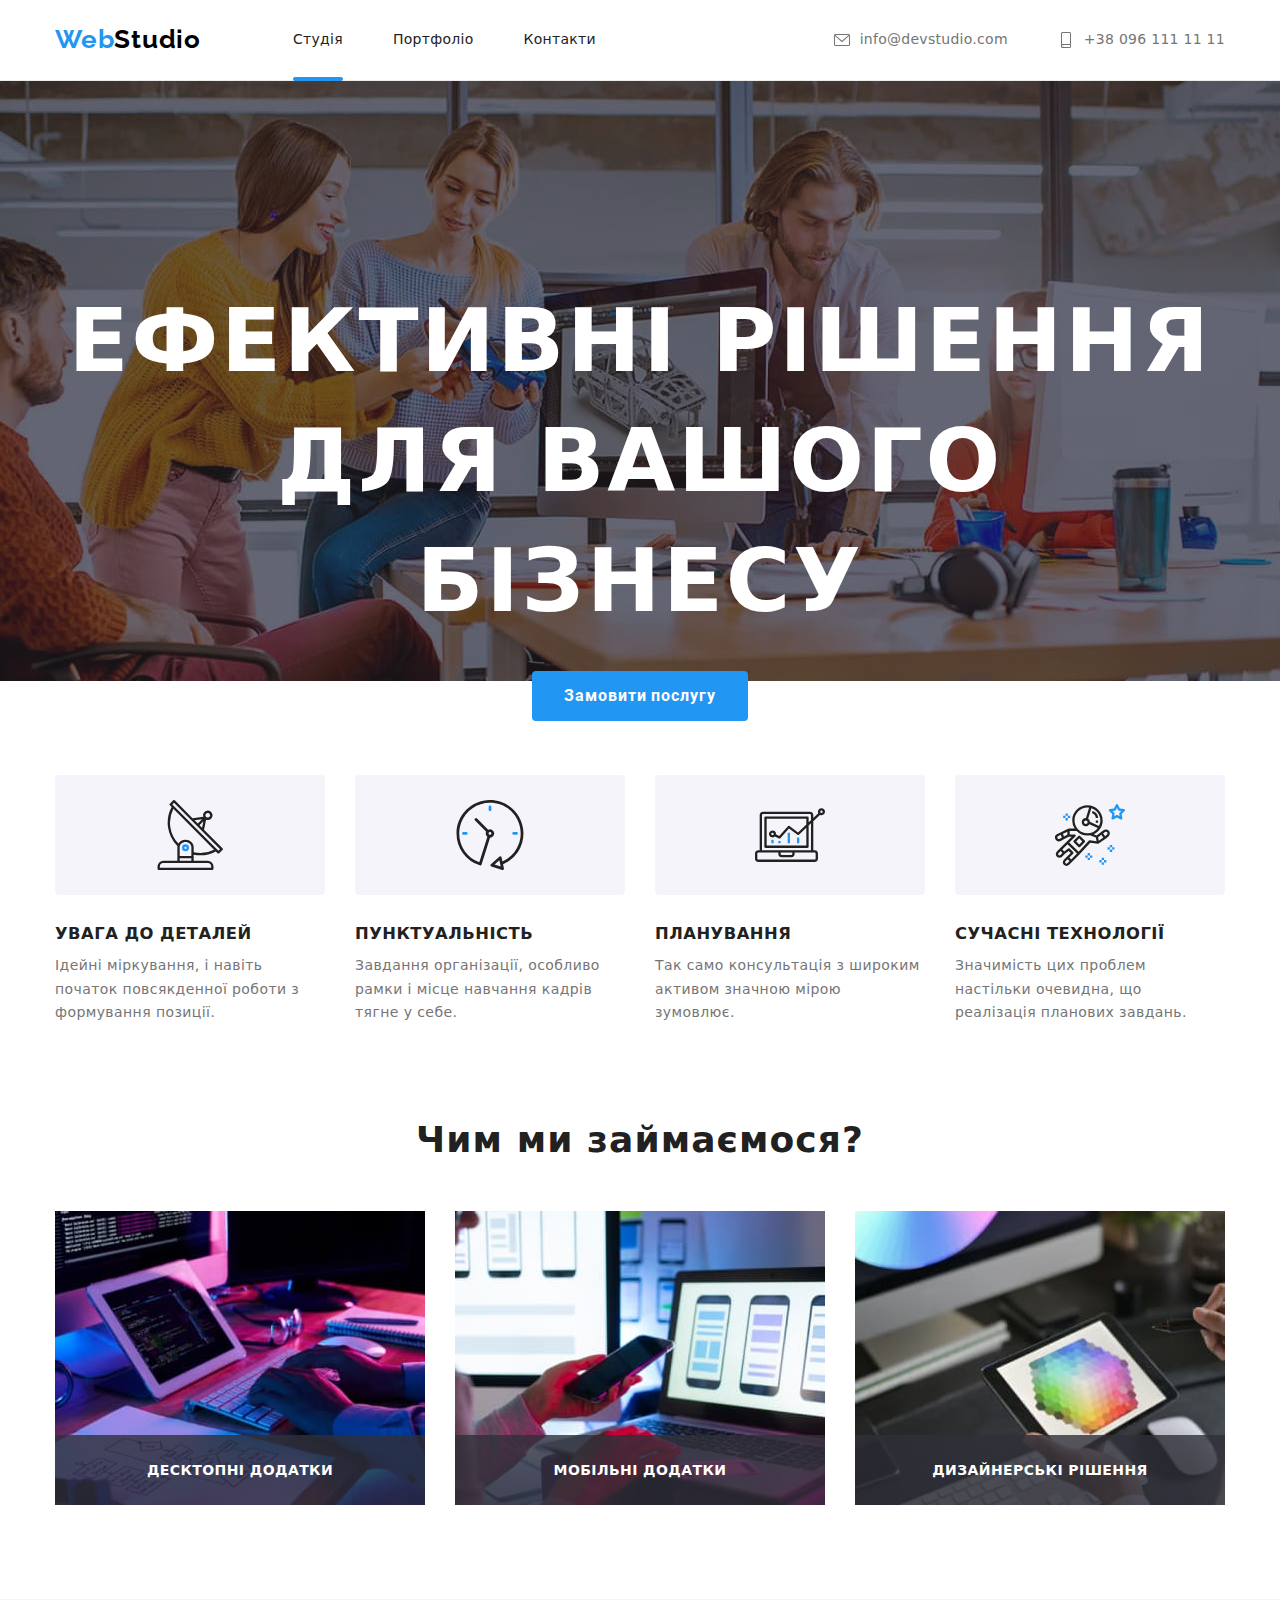
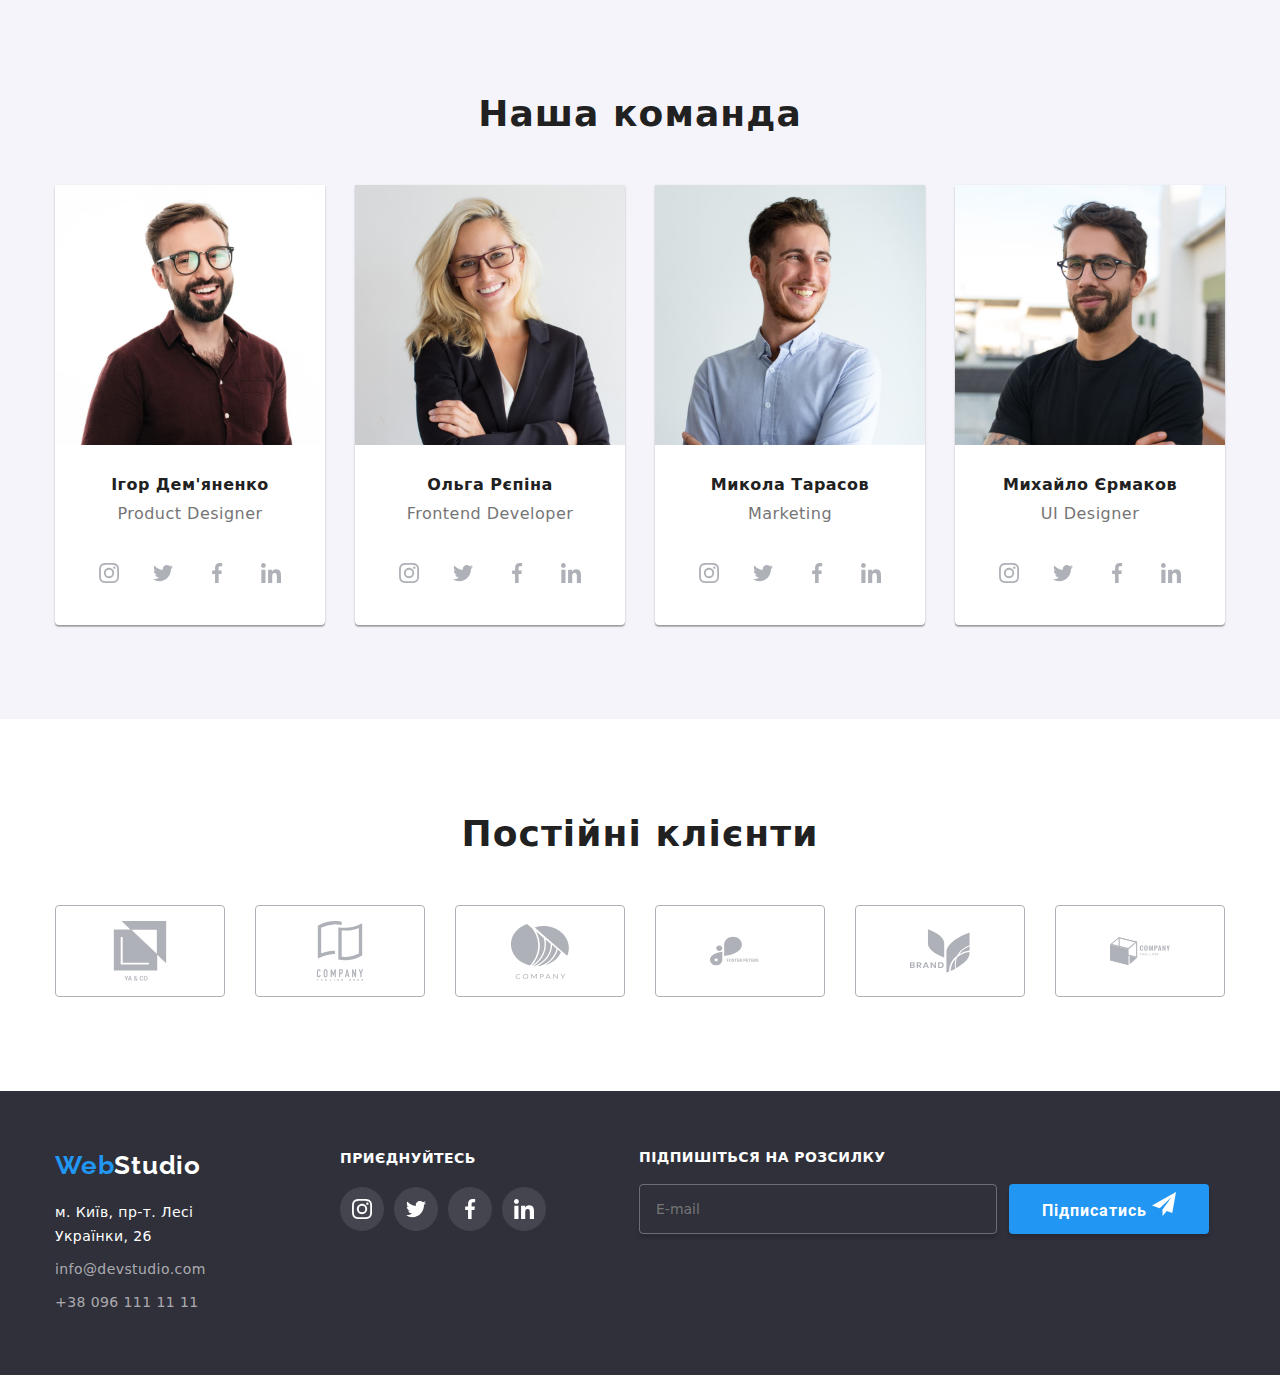
==== commit 49d0684f: "Завершено роботу над головною сторінкою. Зроблено секцію кнопок-фільтрів на сторінці портфоліо." ====
--- a/index.html
+++ b/index.html
@@ -579,10 +579,10 @@
         </form>
       </div>
     </footer>
-    <div class="back-drop is-hidden" data-modal>
+    <div class="backdrop is-hidden" data-modal>
       <div class="modal">
         <button class="modal__close-window" data-modal-close>
-          <svg class="icon-close">
+          <svg class="modal__icon-close">
             <use href="./images/icon.svg#icon-close"></use>
           </svg>
         </button>
--- a/css/main.min.css
+++ b/css/main.min.css
@@ -1 +1 @@
-/*! modern-normalize v1.1.0 | MIT License | https://github.com/sindresorhus/modern-normalize */*,::before,::after{-webkit-box-sizing:border-box;box-sizing:border-box}html{line-height:1.15;-webkit-text-size-adjust:100%;-moz-tab-size:4;-o-tab-size:4;tab-size:4}body{margin:0;font-family:system-ui,-apple-system,"Segoe UI",Roboto,Helvetica,Arial,sans-serif,"Apple Color Emoji","Segoe UI Emoji"}hr{height:0;color:inherit}abbr[title]{-webkit-text-decoration:underline dotted;text-decoration:underline dotted}b,strong{font-weight:bolder}code,kbd,samp,pre{font-family:ui-monospace,SFMono-Regular,Consolas,"Liberation Mono",Menlo,monospace;font-size:1em}small{font-size:80%}sub,sup{font-size:75%;line-height:0;position:relative;vertical-align:baseline}sub{bottom:-0.25em}sup{top:-0.5em}table{text-indent:0;border-color:inherit}button,input,optgroup,select,textarea{font-family:inherit;font-size:100%;line-height:1.15;margin:0}button,select{text-transform:none}button,[type=button],[type=reset],[type=submit]{-webkit-appearance:button}::-moz-focus-inner{border-style:none;padding:0}:-moz-focusring{outline:1px dotted ButtonText}:-moz-ui-invalid{box-shadow:none}legend{padding:0}progress{vertical-align:baseline}::-webkit-inner-spin-button,::-webkit-outer-spin-button{height:auto}[type=search]{-webkit-appearance:textfield;outline-offset:-2px}::-webkit-search-decoration{-webkit-appearance:none}::-webkit-file-upload-button{-webkit-appearance:button;font:inherit}summary{display:list-item}.is-hidden{visibility:hidden;opacity:0;pointer-events:none;-webkit-transition-property:opacity,visibility;transition-property:opacity,visibility;-webkit-transition-duration:var(--transition-duration);transition-duration:var(--transition-duration);-webkit-transition-timing-function:var(--transition-timing-function);transition-timing-function:var(--transition-timing-function)}.active{position:relative}.active::after{content:"";position:absolute;display:block;bottom:-1px;height:4px;width:100%;border-radius:2px;background-color:#2196f3;-webkit-animation-name:nav-line;animation-name:nav-line;-webkit-animation-duration:1000ms;animation-duration:1000ms;-webkit-animation-timing-function:cubic-bezier(0.4, 0, 0.2, 1);animation-timing-function:cubic-bezier(0.4, 0, 0.2, 1)}.footer__social-media-link,.footer__contact,.footer__location,.footer__logo,.our-team__media-link,.header__contact,.header__nav-link,.header__logo{text-decoration:none;color:inherit;font-style:normal}.regular-customers__clients-list,.our-team__card-set,.our-work__card-set,.qualities__card-set,.header__nav-list,.social-media-set,.footer__social-media-bar,.our-team__media-bar{margin-top:0;margin-bottom:0;list-style:none;color:inherit;padding:0}@font-face{font-family:"Roboto";font-style:normal;font-weight:400;src:url("../fonts/roboto-v30-latin_cyrillic-regular.eot");src:local(""),url("../fonts/roboto-v30-latin_cyrillic-regular.eot?#iefix") format("embedded-opentype"),url("../fonts/roboto-v30-latin_cyrillic-regular.woff2") format("woff2"),url("../fonts/roboto-v30-latin_cyrillic-regular.woff") format("woff"),url("../fonts/roboto-v30-latin_cyrillic-regular.ttf") format("truetype"),url("../fonts/roboto-v30-latin_cyrillic-regular.svg#Roboto") format("svg")}@font-face{font-family:"Roboto";font-style:normal;font-weight:500;src:url("../fonts/roboto-v30-latin_cyrillic-500.eot");src:local(""),url("../fonts/roboto-v30-latin_cyrillic-500.eot?#iefix") format("embedded-opentype"),url("../fonts/roboto-v30-latin_cyrillic-500.woff2") format("woff2"),url("../fonts/roboto-v30-latin_cyrillic-500.woff") format("woff"),url("../fonts/roboto-v30-latin_cyrillic-500.ttf") format("truetype"),url("../fonts/roboto-v30-latin_cyrillic-500.svg#Roboto") format("svg")}@font-face{font-family:"Roboto";font-style:normal;font-weight:700;src:url("../fonts/roboto-v30-latin_cyrillic-700.eot");src:local(""),url("../fonts/roboto-v30-latin_cyrillic-700.eot?#iefix") format("embedded-opentype"),url("../fonts/roboto-v30-latin_cyrillic-700.woff2") format("woff2"),url("../fonts/roboto-v30-latin_cyrillic-700.woff") format("woff"),url("../fonts/roboto-v30-latin_cyrillic-700.ttf") format("truetype"),url("../fonts/roboto-v30-latin_cyrillic-700.svg#Roboto") format("svg")}@font-face{font-family:"Roboto";font-style:normal;font-weight:900;src:url("../fonts/roboto-v30-latin_cyrillic-900.eot");src:local(""),url("../fonts/roboto-v30-latin_cyrillic-900.eot?#iefix") format("embedded-opentype"),url("../fonts/roboto-v30-latin_cyrillic-900.woff2") format("woff2"),url("../fonts/roboto-v30-latin_cyrillic-900.woff") format("woff"),url("../fonts/roboto-v30-latin_cyrillic-900.ttf") format("truetype"),url("../fonts/roboto-v30-latin_cyrillic-900.svg#Roboto") format("svg")}@font-face{font-family:"Raleway";font-style:normal;font-weight:400;src:url("../fonts/raleway-v28-latin_cyrillic-regular.eot");src:local(""),url("../fonts/raleway-v28-latin_cyrillic-regular.eot?#iefix") format("embedded-opentype"),url("../fonts/raleway-v28-latin_cyrillic-regular.woff2") format("woff2"),url("../fonts/raleway-v28-latin_cyrillic-regular.woff") format("woff"),url("../fonts/raleway-v28-latin_cyrillic-regular.ttf") format("truetype"),url("../fonts/raleway-v28-latin_cyrillic-regular.svg#Raleway") format("svg")}@font-face{font-family:"Raleway";font-style:normal;font-weight:500;src:url("../fonts/raleway-v28-latin_cyrillic-500.eot");src:local(""),url("../fonts/raleway-v28-latin_cyrillic-500.eot?#iefix") format("embedded-opentype"),url("../fonts/raleway-v28-latin_cyrillic-500.woff2") format("woff2"),url("../fonts/raleway-v28-latin_cyrillic-500.woff") format("woff"),url("../fonts/raleway-v28-latin_cyrillic-500.ttf") format("truetype"),url("../fonts/raleway-v28-latin_cyrillic-500.svg#Raleway") format("svg")}@font-face{font-family:"Raleway";font-style:normal;font-weight:700;src:url("../fonts/raleway-v28-latin_cyrillic-700.eot");src:local(""),url("../fonts/raleway-v28-latin_cyrillic-700.eot?#iefix") format("embedded-opentype"),url("../fonts/raleway-v28-latin_cyrillic-700.woff2") format("woff2"),url("../fonts/raleway-v28-latin_cyrillic-700.woff") format("woff"),url("../fonts/raleway-v28-latin_cyrillic-700.ttf") format("truetype"),url("../fonts/raleway-v28-latin_cyrillic-700.svg#Raleway") format("svg")}@font-face{font-family:"Raleway";font-style:normal;font-weight:900;src:url("../fonts/raleway-v28-latin_cyrillic-900.eot");src:local(""),url("../fonts/raleway-v28-latin_cyrillic-900.eot?#iefix") format("embedded-opentype"),url("../fonts/raleway-v28-latin_cyrillic-900.woff2") format("woff2"),url("../fonts/raleway-v28-latin_cyrillic-900.woff") format("woff"),url("../fonts/raleway-v28-latin_cyrillic-900.ttf") format("truetype"),url("../fonts/raleway-v28-latin_cyrillic-900.svg#Raleway") format("svg")}body{color:#757575;background-color:#fff}h1,h2,h3,h4,h5,h6{margin:0}p{margin:0;padding:0}img{display:block;max-width:100%}.backdrop{position:fixed;top:0;left:0;opacity:1;width:100%;height:100%;background-color:rgba(0,0,0,.2);-webkit-transition-property:opacity;transition-property:opacity;-webkit-transition-duration:1000ms;transition-duration:1000ms;-webkit-transition-timing-function:cubic-bezier(0.4, 0, 0.2, 1);transition-timing-function:cubic-bezier(0.4, 0, 0.2, 1)}.container{width:1200px;margin:0 auto;display:-webkit-box;display:-ms-flexbox;display:flex;padding:0 15px}.backdrop.is-hidden .modal{-webkit-transform:translate(-50%, -50%) scale(1.5);transform:translate(-50%, -50%) scale(1.5);opacity:0;-webkit-transition-property:opacity,-webkit-transform;transition-property:opacity,-webkit-transform;transition-property:opacity,transform;transition-property:opacity,transform,-webkit-transform;-webkit-transition-duration:var(--transition-duration);transition-duration:var(--transition-duration);-webkit-transition-timing-function:var(--transition-timing-function);transition-timing-function:var(--transition-timing-function)}.modal{position:absolute;top:50%;left:50%;-webkit-transform:translate(-50%, -50%) scale(1);transform:translate(-50%, -50%) scale(1);width:528px;height:581px;background-color:#fff;-webkit-transition-property:opacity,-webkit-transform;transition-property:opacity,-webkit-transform;transition-property:transform,opacity;transition-property:transform,opacity,-webkit-transform;-webkit-transition-duration:var(--transition-duration);transition-duration:var(--transition-duration);-webkit-transition-timing-function:var(--transition-timing-function);transition-timing-function:var(--transition-timing-function)}.modal__close-window{position:absolute;top:8px;right:8px;display:-webkit-box;display:-ms-flexbox;display:flex;-webkit-box-pack:center;-ms-flex-pack:center;justify-content:center;-webkit-box-align:center;-ms-flex-align:center;align-items:center;width:30px;height:30px;border-radius:50%;border:1px solid rgba(0,0,0,.1);background-color:#fff;-webkit-transition-property:fill;transition-property:fill;-webkit-transition-duration:1000ms;transition-duration:1000ms;-webkit-transition-timing-function:cubic-bezier(0.4, 0, 0.2, 1);transition-timing-function:cubic-bezier(0.4, 0, 0.2, 1);cursor:pointer}.modal__close-window:hover{fill:#2196f3}.modal__icon-close{width:11px;height:11px}.section{padding:94px 0}.title,.regular-customers__title,.our-team__title,.our-work__title{color:#212121;font-size:36px;line-height:1.166;text-align:center;letter-spacing:.03em}@-webkit-keyframes nav-line{0%{-webkit-transform:scale(0);transform:scale(0)}100%{-webkit-transform:scale(1);transform:scale(1)}}@keyframes nav-line{0%{-webkit-transform:scale(0);transform:scale(0)}100%{-webkit-transform:scale(1);transform:scale(1)}}.social-media-set,.footer__social-media-bar,.our-team__media-bar{display:-webkit-box;display:-ms-flexbox;display:flex;-ms-flex-wrap:wrap;flex-wrap:wrap;margin:0 auto;width:206px;gap:10px;-webkit-box-pack:justify;-ms-flex-pack:justify;justify-content:space-between}.header{border-bottom:1px solid #ececec}.header__container{-webkit-box-align:center;-ms-flex-align:center;align-items:center;-webkit-box-pack:justify;-ms-flex-pack:justify;justify-content:space-between}.header__navbar{display:-webkit-box;display:-ms-flexbox;display:flex;-webkit-box-align:center;-ms-flex-align:center;align-items:center}.header__logo{width:145px;color:#000;font-family:"Raleway";font-weight:700;font-size:26px;line-height:1.14;letter-spacing:.03em}.header__logo--blue{color:#2196f3}.header__nav-list{display:-webkit-box;display:-ms-flexbox;display:flex;-webkit-box-pack:justify;-ms-flex-pack:justify;justify-content:space-between;-webkit-box-align:center;-ms-flex-align:center;align-items:center;min-width:281px;margin-left:93px;padding-left:0;color:#212121;font-weight:500;font-size:14px;line-height:1.14;letter-spacing:.02em}.header__nav-item:not(:last-child){margin-right:50px}.header__nav-link{display:inline-block;padding-top:32px;padding-bottom:32px;-webkit-transition-property:color;transition-property:color;-webkit-transition-duration:1000ms;transition-duration:1000ms;-webkit-transition-timing-function:cubic-bezier(0.4, 0, 0.2, 1);transition-timing-function:cubic-bezier(0.4, 0, 0.2, 1)}.header__nav-link:hover,.header__nav-link:focus{color:#2196f3}.header__contacts{display:-webkit-box;display:-ms-flexbox;display:flex;color:#757575;font-weight:500;font-size:14px;line-height:1.14px;letter-spacing:.02em}.header__contact{display:-webkit-box;display:-ms-flexbox;display:flex;-webkit-box-pack:center;-ms-flex-pack:center;justify-content:center;-webkit-box-align:center;-ms-flex-align:center;align-items:center;gap:10px;-webkit-transition-property:color;transition-property:color;-webkit-transition-duration:1000ms;transition-duration:1000ms;-webkit-transition-timing-function:cubic-bezier(0.4, 0, 0.2, 1);transition-timing-function:cubic-bezier(0.4, 0, 0.2, 1)}.header__contact:hover,.header__contact:focus{color:#2196f3}.header__contact:hover>.header__icon,.header__contact:focus>.header__icon{fill:#2196f3}.header__contact:not(:last-child){margin-right:50px}.header__icon{fill:#757575;width:16px;height:16px;-webkit-transition-property:fill;transition-property:fill;-webkit-transition-duration:1000ms;transition-duration:1000ms;-webkit-transition-timing-function:cubic-bezier(0.4, 0, 0.2, 1);transition-timing-function:cubic-bezier(0.4, 0, 0.2, 1)}.hero{height:600px;max-width:1600px;margin:0 auto;padding-bottom:200px;padding-top:200px;background-color:#c4c4c4;background-image:-webkit-gradient(linear, left top, left bottom, from(rgba(47, 48, 58, 0.4)), to(rgba(47, 48, 58, 0.4))),url(../images/hero.jpg);background-image:linear-gradient(rgba(47, 48, 58, 0.4), rgba(47, 48, 58, 0.4)),url(../images/hero.jpg);background-repeat:no-repeat;background-size:cover;background-position:center;color:#fff;font-weight:900;font-size:44px;line-height:1.364;text-align:center;letter-spacing:.06em;text-transform:uppercase}.hero__container{-webkit-box-orient:vertical;-webkit-box-direction:normal;-ms-flex-direction:column;flex-direction:column;-webkit-box-align:center;-ms-flex-align:center;align-items:center}.hero__title{margin-bottom:30px}.hero__btn{display:-webkit-box;display:-ms-flexbox;display:flex;-webkit-box-pack:center;-ms-flex-pack:center;justify-content:center;-webkit-box-align:center;-ms-flex-align:center;align-items:center;width:220px;height:50px;font-family:"Roboto";font-weight:700;font-size:16px;line-height:1.88;letter-spacing:.06em;background-color:#2196f3;color:#fff;border:none;border-radius:4px;cursor:pointer}.qualities__card-set{display:-webkit-box;display:-ms-flexbox;display:flex;-ms-flex-wrap:wrap;flex-wrap:wrap;margin:0 auto;width:1170px;gap:30px;-webkit-box-pack:justify;-ms-flex-pack:justify;justify-content:space-between}.qualities__card{width:270px;font-size:14px}.qualities__card-img{display:-webkit-box;display:-ms-flexbox;display:flex;-webkit-box-pack:center;-ms-flex-pack:center;justify-content:center;-webkit-box-align:center;-ms-flex-align:center;align-items:center;height:120px;margin-bottom:30px;background-color:#f5f4fa;border-radius:4px}.qualities__card-title{color:#212121;padding-bottom:10px;line-height:1.14;letter-spacing:.03em;text-transform:uppercase}.qualities__card-description{line-height:1.71;letter-spacing:.03em}.qualities__icon{fill:none;width:70px;height:70px;-webkit-transition-property:fill;transition-property:fill;-webkit-transition-duration:1000ms;transition-duration:1000ms;-webkit-transition-timing-function:cubic-bezier(0.4, 0, 0.2, 1);transition-timing-function:cubic-bezier(0.4, 0, 0.2, 1)}.our-work{padding-top:0}.our-work__title{margin-bottom:50px}.our-work__container{-webkit-box-orient:vertical;-webkit-box-direction:normal;-ms-flex-direction:column;flex-direction:column}.our-work__card-set{display:-webkit-box;display:-ms-flexbox;display:flex;-ms-flex-wrap:wrap;flex-wrap:wrap;margin:0 auto;width:1170px;gap:30px;-webkit-box-pack:justify;-ms-flex-pack:justify;justify-content:space-between}.our-work__card{position:relative}.our-work__card-description{position:absolute;bottom:0;display:-webkit-box;display:-ms-flexbox;display:flex;-webkit-box-align:center;-ms-flex-align:center;align-items:center;-webkit-box-pack:center;-ms-flex-pack:center;justify-content:center;width:100%;min-height:70px;color:#fff;background-color:rgba(47,48,58,.8);font-weight:700;font-size:14px;line-height:16px;letter-spacing:.03em;text-transform:uppercase}.our-team{background-color:#f5f4fa}.our-team__container{-webkit-box-orient:vertical;-webkit-box-direction:normal;-ms-flex-direction:column;flex-direction:column}.our-team__title{margin-bottom:50px}.our-team__card-set{display:-webkit-box;display:-ms-flexbox;display:flex;-ms-flex-wrap:wrap;flex-wrap:wrap;margin:0 auto;width:1170;gap:30px;-webkit-box-pack:justify;-ms-flex-pack:justify;justify-content:space-between}.our-team__card{background-color:#fff;-webkit-box-shadow:0px 1px 3px rgba(0,0,0,.12),0px 1px 1px rgba(0,0,0,.14),0px 2px 1px rgba(0,0,0,.2);box-shadow:0px 1px 3px rgba(0,0,0,.12),0px 1px 1px rgba(0,0,0,.14),0px 2px 1px rgba(0,0,0,.2);border-radius:0px 0px 4px 4px}.our-team__worker-info{padding:30px 0;padding-left:32px;padding-right:32px}.our-team__worker-name{color:#212121;font-weight:500;font-size:16px;line-height:1.19;text-align:center;letter-spacing:.03em;margin-bottom:10px}.our-team__worker-position{font-size:16px;line-height:1.19;text-align:center;letter-spacing:.03em;margin-bottom:28px}.our-team__media-link{display:inline-block;width:44px;height:44px;padding:12px;fill:#afb1b8;border-radius:50%;background-color:none;-webkit-transition-property:background-color,fill;transition-property:background-color,fill;-webkit-transition-duration:1000ms;transition-duration:1000ms;-webkit-transition-timing-function:cubic-bezier(0.4, 0, 0.2, 1);transition-timing-function:cubic-bezier(0.4, 0, 0.2, 1)}.our-team__media-link:hover{fill:#fff;background-color:#2196f3}.our-team__media-icon{width:20px;height:20px}.regular-customers__container{-webkit-box-orient:vertical;-webkit-box-direction:normal;-ms-flex-direction:column;flex-direction:column}.regular-customers__title{margin-bottom:50px}.regular-customers__clients-list{display:-webkit-box;display:-ms-flexbox;display:flex;-ms-flex-wrap:wrap;flex-wrap:wrap;margin:0 auto;width:100%;gap:30px;-webkit-box-pack:justify;-ms-flex-pack:justify;justify-content:space-between}.regular-customers__client-card{display:-webkit-box;display:-ms-flexbox;display:flex;-webkit-box-pack:center;-ms-flex-pack:center;justify-content:center;-webkit-box-align:center;-ms-flex-align:center;align-items:center;height:92px;width:170px;border:#afb1b8 solid 1px;border-radius:4px;fill:#afb1b8;-webkit-transition-property:fill,border-color;transition-property:fill,border-color;-webkit-transition-duration:1000ms;transition-duration:1000ms;-webkit-transition-timing-function:cubic-bezier(0.4, 0, 0.2, 1);transition-timing-function:cubic-bezier(0.4, 0, 0.2, 1)}.regular-customers__client-card:hover,.regular-customers__client-card:focus{fill:#2196f3;border-color:#2196f3}.footer{background-color:#2f303a;padding-top:60px;padding-bottom:60px;color:rgba(255,255,255,.6);font-size:14px;line-height:1.71;letter-spacing:.03em}.footer__about{margin-right:70px;width:215px}.footer__logo{width:145px;color:#fff;font-family:"Raleway";font-weight:700;font-size:26px;line-height:1.14;letter-spacing:.03em;display:block;margin-bottom:20px}.footer__logo-start{color:#2196f3}.footer__adress{display:-webkit-box;display:-ms-flexbox;display:flex;-webkit-box-orient:vertical;-webkit-box-direction:normal;-ms-flex-direction:column;flex-direction:column;gap:9px}.footer__location{display:block;color:#fff}.footer__contact{-webkit-transition-property:color;transition-property:color;-webkit-transition-duration:1000ms;transition-duration:1000ms;-webkit-transition-timing-function:cubic-bezier(0.4, 0, 0.2, 1);transition-timing-function:cubic-bezier(0.4, 0, 0.2, 1)}.footer__contact:hover,.footer__contact:focus{color:#2196f3}.footer__socials-title{color:#fff;font-weight:700;font-size:14px;line-height:1.14;letter-spacing:.03em;text-transform:uppercase;margin-bottom:20px}.footer__social-media-link{display:inline-block;width:44px;height:44px;padding:12px;fill:#fff;border-radius:50%;background-color:rgba(255,255,255,.1);-webkit-transition-property:background-color,fill;transition-property:background-color,fill;-webkit-transition-duration:1000ms;transition-duration:1000ms;-webkit-transition-timing-function:cubic-bezier(0.4, 0, 0.2, 1);transition-timing-function:cubic-bezier(0.4, 0, 0.2, 1)}.footer__social-media-link:hover{background-color:#2196f3}.footer__social-media-icon{width:20px;height:20px}.footer__join-us{display:-webkit-box;display:-ms-flexbox;display:flex;-webkit-box-orient:vertical;-webkit-box-direction:normal;-ms-flex-direction:column;flex-direction:column;margin-left:93px}.footer__join-us-label{margin-bottom:20px;color:#fff;font-weight:700;font-size:14px;line-height:.875;letter-spacing:.03em;text-transform:uppercase}.footer__join-us__container{display:-webkit-box;display:-ms-flexbox;display:flex;gap:12px}.footer__join-us__input{width:358px;height:50px;padding-left:16px;color:#fff;background-color:inherit;border:1px solid rgba(255,255,255,.3);-webkit-box-shadow:0px 4px 4px rgba(0,0,0,.15);box-shadow:0px 4px 4px rgba(0,0,0,.15);border-radius:4px}.footer__join-us__btn{display:-webkit-box;display:-ms-flexbox;display:flex;-webkit-box-pack:center;-ms-flex-pack:center;justify-content:center;-webkit-box-align:center;-ms-flex-align:center;align-items:center;width:200px;height:50px;font-family:"Roboto";font-weight:700;font-size:16px;line-height:1.88;letter-spacing:.06em;background-color:#2196f3;color:#fff;border:none;border-radius:4px;cursor:pointer;gap:10px;-webkit-box-shadow:0px 4px 4px rgba(0,0,0,.15);box-shadow:0px 4px 4px rgba(0,0,0,.15)}.footer__join-us__btn__icon{fill:#fff;width:24px;height:24px;-webkit-transition-property:fill;transition-property:fill;-webkit-transition-duration:1000ms;transition-duration:1000ms;-webkit-transition-timing-function:cubic-bezier(0.4, 0, 0.2, 1);transition-timing-function:cubic-bezier(0.4, 0, 0.2, 1)}.callback-form{display:-webkit-box;display:-ms-flexbox;display:flex;-webkit-box-orient:vertical;-webkit-box-direction:normal;-ms-flex-direction:column;flex-direction:column;-webkit-box-align:center;-ms-flex-align:center;align-items:center;padding:40px;width:100%;height:100%}.callback-form__title{font-weight:700;font-size:20px;line-height:.87;letter-spacing:.03em;color:#212121;margin-bottom:12px}.callback-form__container{display:-webkit-box;display:-ms-flexbox;display:flex;-webkit-box-orient:vertical;-webkit-box-direction:normal;-ms-flex-direction:column;flex-direction:column;width:100%;margin-bottom:20px}.callback-form__input-item{position:relative;margin-top:4px;margin-bottom:10px}.callback-form__input{width:100%;height:40px;padding-left:42px;border:1px solid rgba(33,33,33,.2);border-radius:4px;-webkit-transition-property:border-color;transition-property:border-color;-webkit-transition-duration:1000ms;transition-duration:1000ms;-webkit-transition-timing-function:cubic-bezier(0.4, 0, 0.2, 1);transition-timing-function:cubic-bezier(0.4, 0, 0.2, 1)}.callback-form__input:focus{outline:none;border-color:#2196f3}.callback-form__input:focus+.callback-form__input-icon{fill:#2196f3}.callback-form__input-icon{position:absolute;top:11px;left:12px;width:18px;height:18px;-webkit-transition-property:fill;transition-property:fill;-webkit-transition-duration:1000ms;transition-duration:1000ms;-webkit-transition-timing-function:cubic-bezier(0.4, 0, 0.2, 1);transition-timing-function:cubic-bezier(0.4, 0, 0.2, 1)}.callback-form__textarea{min-height:120px;max-height:130px;padding:12px 16px;margin-top:4px;margin-bottom:0;resize:vertical;-webkit-transition-property:border-color;transition-property:border-color;-webkit-transition-duration:1000ms;transition-duration:1000ms;-webkit-transition-timing-function:cubic-bezier(0.4, 0, 0.2, 1);transition-timing-function:cubic-bezier(0.4, 0, 0.2, 1)}.callback-form__textarea:focus{outline:none;border-color:#2196f3}.callback-form__confirm{position:relative;display:block;padding-left:24.38px;text-align:center;font-weight:400;font-size:14px;line-height:1.71;letter-spacing:.03em;margin-bottom:30px}.callback-form__checkbox{-webkit-appearance:none;-moz-appearance:none;appearance:none}.callback-form__checkbox:checked~.callback__form__custom-checkbox{border-color:#fff;background-color:#2196f3}.callback-form__custom-checkbox{position:absolute;left:0;top:4.465px;width:16px;height:15px;border:2px solid #212121;fill:#fff;border-radius:2px;-webkit-transition-property:background-color,border-color;transition-property:background-color,border-color;-webkit-transition-duration:1000ms;transition-duration:1000ms;-webkit-transition-timing-function:cubic-bezier(0.4, 0, 0.2, 1);transition-timing-function:cubic-bezier(0.4, 0, 0.2, 1)}.callback-form__btn{display:-webkit-box;display:-ms-flexbox;display:flex;-webkit-box-pack:center;-ms-flex-pack:center;justify-content:center;-webkit-box-align:center;-ms-flex-align:center;align-items:center;width:200px;height:50px;font-family:"Roboto";font-weight:700;font-size:16px;line-height:1.88;letter-spacing:.06em;background-color:#2196f3;color:#fff;border:none;border-radius:4px;cursor:pointer;-webkit-box-shadow:0px 4px 4px rgba(0,0,0,.15);box-shadow:0px 4px 4px rgba(0,0,0,.15)}.callback-form__btn:hover{background-color:#188ce8}/*# sourceMappingURL=main.min.css.map */+/*! modern-normalize v1.1.0 | MIT License | https://github.com/sindresorhus/modern-normalize */*,::before,::after{-webkit-box-sizing:border-box;box-sizing:border-box}html{line-height:1.15;-webkit-text-size-adjust:100%;-moz-tab-size:4;-o-tab-size:4;tab-size:4}body{margin:0;font-family:system-ui,-apple-system,"Segoe UI",Roboto,Helvetica,Arial,sans-serif,"Apple Color Emoji","Segoe UI Emoji"}hr{height:0;color:inherit}abbr[title]{-webkit-text-decoration:underline dotted;text-decoration:underline dotted}b,strong{font-weight:bolder}code,kbd,samp,pre{font-family:ui-monospace,SFMono-Regular,Consolas,"Liberation Mono",Menlo,monospace;font-size:1em}small{font-size:80%}sub,sup{font-size:75%;line-height:0;position:relative;vertical-align:baseline}sub{bottom:-0.25em}sup{top:-0.5em}table{text-indent:0;border-color:inherit}button,input,optgroup,select,textarea{font-family:inherit;font-size:100%;line-height:1.15;margin:0}button,select{text-transform:none}button,[type=button],[type=reset],[type=submit]{-webkit-appearance:button}::-moz-focus-inner{border-style:none;padding:0}:-moz-focusring{outline:1px dotted ButtonText}:-moz-ui-invalid{box-shadow:none}legend{padding:0}progress{vertical-align:baseline}::-webkit-inner-spin-button,::-webkit-outer-spin-button{height:auto}[type=search]{-webkit-appearance:textfield;outline-offset:-2px}::-webkit-search-decoration{-webkit-appearance:none}::-webkit-file-upload-button{-webkit-appearance:button;font:inherit}summary{display:list-item}.is-hidden{opacity:0;pointer-events:none;-webkit-transition-property:opacity;transition-property:opacity;-webkit-transition-duration:1000ms;transition-duration:1000ms;-webkit-transition-timing-function:cubic-bezier(0.4, 0, 0.2, 1);transition-timing-function:cubic-bezier(0.4, 0, 0.2, 1)}.active{position:relative}.active::after{content:"";position:absolute;display:block;bottom:-1px;height:4px;width:100%;border-radius:2px;background-color:#2196f3;-webkit-animation-name:nav-line;animation-name:nav-line;-webkit-animation-duration:1000ms;animation-duration:1000ms;-webkit-animation-timing-function:cubic-bezier(0.4, 0, 0.2, 1);animation-timing-function:cubic-bezier(0.4, 0, 0.2, 1)}.footer__social-media-link,.footer__contact,.footer__location,.footer__logo,.our-team__media-link,.header__contact,.header__nav-link,.header__logo{text-decoration:none;color:inherit;font-style:normal}.portfolio-set,.filters,.regular-customers__clients-list,.our-team__card-set,.our-work__card-set,.qualities__card-set,.header__nav-list,.social-media-set,.footer__social-media-bar,.our-team__media-bar{margin-top:0;margin-bottom:0;list-style:none;color:inherit;padding:0}@font-face{font-family:"Roboto";font-style:normal;font-weight:400;src:url("../fonts/roboto-v30-latin_cyrillic-regular.eot");src:local(""),url("../fonts/roboto-v30-latin_cyrillic-regular.eot?#iefix") format("embedded-opentype"),url("../fonts/roboto-v30-latin_cyrillic-regular.woff2") format("woff2"),url("../fonts/roboto-v30-latin_cyrillic-regular.woff") format("woff"),url("../fonts/roboto-v30-latin_cyrillic-regular.ttf") format("truetype"),url("../fonts/roboto-v30-latin_cyrillic-regular.svg#Roboto") format("svg")}@font-face{font-family:"Roboto";font-style:normal;font-weight:500;src:url("../fonts/roboto-v30-latin_cyrillic-500.eot");src:local(""),url("../fonts/roboto-v30-latin_cyrillic-500.eot?#iefix") format("embedded-opentype"),url("../fonts/roboto-v30-latin_cyrillic-500.woff2") format("woff2"),url("../fonts/roboto-v30-latin_cyrillic-500.woff") format("woff"),url("../fonts/roboto-v30-latin_cyrillic-500.ttf") format("truetype"),url("../fonts/roboto-v30-latin_cyrillic-500.svg#Roboto") format("svg")}@font-face{font-family:"Roboto";font-style:normal;font-weight:700;src:url("../fonts/roboto-v30-latin_cyrillic-700.eot");src:local(""),url("../fonts/roboto-v30-latin_cyrillic-700.eot?#iefix") format("embedded-opentype"),url("../fonts/roboto-v30-latin_cyrillic-700.woff2") format("woff2"),url("../fonts/roboto-v30-latin_cyrillic-700.woff") format("woff"),url("../fonts/roboto-v30-latin_cyrillic-700.ttf") format("truetype"),url("../fonts/roboto-v30-latin_cyrillic-700.svg#Roboto") format("svg")}@font-face{font-family:"Roboto";font-style:normal;font-weight:900;src:url("../fonts/roboto-v30-latin_cyrillic-900.eot");src:local(""),url("../fonts/roboto-v30-latin_cyrillic-900.eot?#iefix") format("embedded-opentype"),url("../fonts/roboto-v30-latin_cyrillic-900.woff2") format("woff2"),url("../fonts/roboto-v30-latin_cyrillic-900.woff") format("woff"),url("../fonts/roboto-v30-latin_cyrillic-900.ttf") format("truetype"),url("../fonts/roboto-v30-latin_cyrillic-900.svg#Roboto") format("svg")}@font-face{font-family:"Raleway";font-style:normal;font-weight:400;src:url("../fonts/raleway-v28-latin_cyrillic-regular.eot");src:local(""),url("../fonts/raleway-v28-latin_cyrillic-regular.eot?#iefix") format("embedded-opentype"),url("../fonts/raleway-v28-latin_cyrillic-regular.woff2") format("woff2"),url("../fonts/raleway-v28-latin_cyrillic-regular.woff") format("woff"),url("../fonts/raleway-v28-latin_cyrillic-regular.ttf") format("truetype"),url("../fonts/raleway-v28-latin_cyrillic-regular.svg#Raleway") format("svg")}@font-face{font-family:"Raleway";font-style:normal;font-weight:500;src:url("../fonts/raleway-v28-latin_cyrillic-500.eot");src:local(""),url("../fonts/raleway-v28-latin_cyrillic-500.eot?#iefix") format("embedded-opentype"),url("../fonts/raleway-v28-latin_cyrillic-500.woff2") format("woff2"),url("../fonts/raleway-v28-latin_cyrillic-500.woff") format("woff"),url("../fonts/raleway-v28-latin_cyrillic-500.ttf") format("truetype"),url("../fonts/raleway-v28-latin_cyrillic-500.svg#Raleway") format("svg")}@font-face{font-family:"Raleway";font-style:normal;font-weight:700;src:url("../fonts/raleway-v28-latin_cyrillic-700.eot");src:local(""),url("../fonts/raleway-v28-latin_cyrillic-700.eot?#iefix") format("embedded-opentype"),url("../fonts/raleway-v28-latin_cyrillic-700.woff2") format("woff2"),url("../fonts/raleway-v28-latin_cyrillic-700.woff") format("woff"),url("../fonts/raleway-v28-latin_cyrillic-700.ttf") format("truetype"),url("../fonts/raleway-v28-latin_cyrillic-700.svg#Raleway") format("svg")}@font-face{font-family:"Raleway";font-style:normal;font-weight:900;src:url("../fonts/raleway-v28-latin_cyrillic-900.eot");src:local(""),url("../fonts/raleway-v28-latin_cyrillic-900.eot?#iefix") format("embedded-opentype"),url("../fonts/raleway-v28-latin_cyrillic-900.woff2") format("woff2"),url("../fonts/raleway-v28-latin_cyrillic-900.woff") format("woff"),url("../fonts/raleway-v28-latin_cyrillic-900.ttf") format("truetype"),url("../fonts/raleway-v28-latin_cyrillic-900.svg#Raleway") format("svg")}body{color:#757575;background-color:#fff}h1,h2,h3,h4,h5,h6{margin:0}p{margin:0;padding:0}img{display:block;max-width:100%}.backdrop{position:fixed;top:0;left:0;opacity:1;width:100%;height:100%;background-color:rgba(0,0,0,.2);-webkit-transition-property:opacity;transition-property:opacity;-webkit-transition-duration:1000ms;transition-duration:1000ms;-webkit-transition-timing-function:cubic-bezier(0.4, 0, 0.2, 1);transition-timing-function:cubic-bezier(0.4, 0, 0.2, 1)}.backdrop.is-hidden{opacity:0}.container{width:1200px;margin:0 auto;display:-webkit-box;display:-ms-flexbox;display:flex;padding:0 15px}.backdrop.is-hidden>.modal{-webkit-transform:translate(-50%, -50%) scale(1.5);transform:translate(-50%, -50%) scale(1.5);opacity:0;pointer-events:none;-webkit-transition-property:opacity,-webkit-transform;transition-property:opacity,-webkit-transform;transition-property:opacity,transform;transition-property:opacity,transform,-webkit-transform;-webkit-transition-duration:1000ms;transition-duration:1000ms;-webkit-transition-timing-function:cubic-bezier(0.4, 0, 0.2, 1);transition-timing-function:cubic-bezier(0.4, 0, 0.2, 1)}.modal{position:absolute;top:50%;left:50%;-webkit-transform:translate(-50%, -50%) scale(1);transform:translate(-50%, -50%) scale(1);padding:40px;width:528px;background-color:#fff;-webkit-transition-property:opacity,-webkit-transform;transition-property:opacity,-webkit-transform;transition-property:transform,opacity;transition-property:transform,opacity,-webkit-transform;-webkit-transition-duration:1000ms;transition-duration:1000ms;-webkit-transition-timing-function:cubic-bezier(0.4, 0, 0.2, 1);transition-timing-function:cubic-bezier(0.4, 0, 0.2, 1)}.modal__close-window{position:absolute;top:8px;right:8px;display:-webkit-box;display:-ms-flexbox;display:flex;-webkit-box-pack:center;-ms-flex-pack:center;justify-content:center;-webkit-box-align:center;-ms-flex-align:center;align-items:center;width:30px;height:30px;border-radius:50%;border:1px solid rgba(0,0,0,.1);background-color:#fff;-webkit-transition-property:fill;transition-property:fill;-webkit-transition-duration:1000ms;transition-duration:1000ms;-webkit-transition-timing-function:cubic-bezier(0.4, 0, 0.2, 1);transition-timing-function:cubic-bezier(0.4, 0, 0.2, 1);cursor:pointer}.modal__close-window:hover{fill:#2196f3}.modal__icon-close{width:11px;height:11px}.section{padding:94px 0}.title,.regular-customers__title,.our-team__title,.our-work__title{color:#212121;font-size:36px;line-height:1.166;text-align:center;letter-spacing:.03em}@-webkit-keyframes nav-line{0%{-webkit-transform:scale(0);transform:scale(0)}100%{-webkit-transform:scale(1);transform:scale(1)}}@keyframes nav-line{0%{-webkit-transform:scale(0);transform:scale(0)}100%{-webkit-transform:scale(1);transform:scale(1)}}.social-media-set,.footer__social-media-bar,.our-team__media-bar{display:-webkit-box;display:-ms-flexbox;display:flex;-ms-flex-wrap:wrap;flex-wrap:wrap;margin:0 auto;width:206px;gap:10px;-webkit-box-pack:justify;-ms-flex-pack:justify;justify-content:space-between}.header{border-bottom:1px solid #ececec}.header__container{-webkit-box-align:center;-ms-flex-align:center;align-items:center;-webkit-box-pack:justify;-ms-flex-pack:justify;justify-content:space-between}.header__navbar{display:-webkit-box;display:-ms-flexbox;display:flex;-webkit-box-align:center;-ms-flex-align:center;align-items:center}.header__logo{width:145px;color:#000;font-family:"Raleway";font-weight:700;font-size:26px;line-height:1.14;letter-spacing:.03em}.header__logo--blue{color:#2196f3}.header__nav-list{display:-webkit-box;display:-ms-flexbox;display:flex;-webkit-box-pack:justify;-ms-flex-pack:justify;justify-content:space-between;-webkit-box-align:center;-ms-flex-align:center;align-items:center;min-width:281px;margin-left:93px;padding-left:0;color:#212121;font-weight:500;font-size:14px;line-height:1.14;letter-spacing:.02em}.header__nav-item:not(:last-child){margin-right:50px}.header__nav-link{display:inline-block;padding-top:32px;padding-bottom:32px;-webkit-transition-property:color;transition-property:color;-webkit-transition-duration:1000ms;transition-duration:1000ms;-webkit-transition-timing-function:cubic-bezier(0.4, 0, 0.2, 1);transition-timing-function:cubic-bezier(0.4, 0, 0.2, 1)}.header__nav-link:hover,.header__nav-link:focus{color:#2196f3}.header__contacts{display:-webkit-box;display:-ms-flexbox;display:flex;color:#757575;font-weight:500;font-size:14px;line-height:1.14px;letter-spacing:.02em}.header__contact{display:-webkit-box;display:-ms-flexbox;display:flex;-webkit-box-pack:center;-ms-flex-pack:center;justify-content:center;-webkit-box-align:center;-ms-flex-align:center;align-items:center;gap:10px;-webkit-transition-property:color;transition-property:color;-webkit-transition-duration:1000ms;transition-duration:1000ms;-webkit-transition-timing-function:cubic-bezier(0.4, 0, 0.2, 1);transition-timing-function:cubic-bezier(0.4, 0, 0.2, 1)}.header__contact:hover,.header__contact:focus{color:#2196f3}.header__contact:hover>.header__icon,.header__contact:focus>.header__icon{fill:#2196f3}.header__contact:not(:last-child){margin-right:50px}.header__icon{fill:#757575;width:16px;height:16px;-webkit-transition-property:fill;transition-property:fill;-webkit-transition-duration:1000ms;transition-duration:1000ms;-webkit-transition-timing-function:cubic-bezier(0.4, 0, 0.2, 1);transition-timing-function:cubic-bezier(0.4, 0, 0.2, 1)}.hero{height:600px;max-width:1600px;margin:0 auto;padding-bottom:200px;padding-top:200px;background-color:#c4c4c4;background-image:-webkit-gradient(linear, left top, left bottom, from(rgba(47, 48, 58, 0.4)), to(rgba(47, 48, 58, 0.4))),url(../images/hero.jpg);background-image:linear-gradient(rgba(47, 48, 58, 0.4), rgba(47, 48, 58, 0.4)),url(../images/hero.jpg);background-repeat:no-repeat;background-size:cover;background-position:center;color:#fff;font-weight:900;font-size:44px;line-height:1.364;text-align:center;letter-spacing:.06em;text-transform:uppercase}.hero__container{-webkit-box-orient:vertical;-webkit-box-direction:normal;-ms-flex-direction:column;flex-direction:column;-webkit-box-align:center;-ms-flex-align:center;align-items:center}.hero__title{margin-bottom:30px}.hero__btn{display:block;width:216px;height:50px;font-family:"Roboto";font-weight:700;font-size:16px;line-height:1.88;letter-spacing:.06em;background-color:#2196f3;color:#fff;border:none;border-radius:4px;cursor:pointer}.qualities__card-set{display:-webkit-box;display:-ms-flexbox;display:flex;-ms-flex-wrap:wrap;flex-wrap:wrap;margin:0 auto;width:1170px;gap:30px;-webkit-box-pack:justify;-ms-flex-pack:justify;justify-content:space-between}.qualities__card{width:270px;font-size:14px}.qualities__card-img{display:-webkit-box;display:-ms-flexbox;display:flex;-webkit-box-pack:center;-ms-flex-pack:center;justify-content:center;-webkit-box-align:center;-ms-flex-align:center;align-items:center;height:120px;margin-bottom:30px;background-color:#f5f4fa;border-radius:4px}.qualities__card-title{color:#212121;padding-bottom:10px;line-height:1.14;letter-spacing:.03em;text-transform:uppercase}.qualities__card-description{line-height:1.71;letter-spacing:.03em}.qualities__icon{fill:none;width:70px;height:70px;-webkit-transition-property:fill;transition-property:fill;-webkit-transition-duration:1000ms;transition-duration:1000ms;-webkit-transition-timing-function:cubic-bezier(0.4, 0, 0.2, 1);transition-timing-function:cubic-bezier(0.4, 0, 0.2, 1)}.our-work{padding-top:0}.our-work__title{margin-bottom:50px}.our-work__container{-webkit-box-orient:vertical;-webkit-box-direction:normal;-ms-flex-direction:column;flex-direction:column}.our-work__card-set{display:-webkit-box;display:-ms-flexbox;display:flex;-ms-flex-wrap:wrap;flex-wrap:wrap;margin:0 auto;width:1170px;gap:30px;-webkit-box-pack:justify;-ms-flex-pack:justify;justify-content:space-between}.our-work__card{position:relative}.our-work__card-description{position:absolute;bottom:0;display:-webkit-box;display:-ms-flexbox;display:flex;-webkit-box-align:center;-ms-flex-align:center;align-items:center;-webkit-box-pack:center;-ms-flex-pack:center;justify-content:center;width:100%;min-height:70px;color:#fff;background-color:rgba(47,48,58,.8);font-weight:700;font-size:14px;line-height:16px;letter-spacing:.03em;text-transform:uppercase}.our-team{background-color:#f5f4fa}.our-team__container{-webkit-box-orient:vertical;-webkit-box-direction:normal;-ms-flex-direction:column;flex-direction:column}.our-team__title{margin-bottom:50px}.our-team__card-set{display:-webkit-box;display:-ms-flexbox;display:flex;-ms-flex-wrap:wrap;flex-wrap:wrap;margin:0 auto;width:1170;gap:30px;-webkit-box-pack:justify;-ms-flex-pack:justify;justify-content:space-between}.our-team__card{background-color:#fff;-webkit-box-shadow:0px 1px 3px rgba(0,0,0,.12),0px 1px 1px rgba(0,0,0,.14),0px 2px 1px rgba(0,0,0,.2);box-shadow:0px 1px 3px rgba(0,0,0,.12),0px 1px 1px rgba(0,0,0,.14),0px 2px 1px rgba(0,0,0,.2);border-radius:0px 0px 4px 4px}.our-team__worker-info{padding:30px 0;padding-left:32px;padding-right:32px}.our-team__worker-name{color:#212121;font-weight:500;font-size:16px;line-height:1.19;text-align:center;letter-spacing:.03em;margin-bottom:10px}.our-team__worker-position{font-size:16px;line-height:1.19;text-align:center;letter-spacing:.03em;margin-bottom:28px}.our-team__media-link{display:inline-block;width:44px;height:44px;padding:12px;fill:#afb1b8;border-radius:50%;background-color:none;-webkit-transition-property:background-color,fill;transition-property:background-color,fill;-webkit-transition-duration:1000ms;transition-duration:1000ms;-webkit-transition-timing-function:cubic-bezier(0.4, 0, 0.2, 1);transition-timing-function:cubic-bezier(0.4, 0, 0.2, 1)}.our-team__media-link:hover{fill:#fff;background-color:#2196f3}.our-team__media-icon{width:20px;height:20px}.regular-customers__container{-webkit-box-orient:vertical;-webkit-box-direction:normal;-ms-flex-direction:column;flex-direction:column}.regular-customers__title{margin-bottom:50px}.regular-customers__clients-list{display:-webkit-box;display:-ms-flexbox;display:flex;-ms-flex-wrap:wrap;flex-wrap:wrap;margin:0 auto;width:100%;gap:30px;-webkit-box-pack:justify;-ms-flex-pack:justify;justify-content:space-between}.regular-customers__client-card{display:-webkit-box;display:-ms-flexbox;display:flex;-webkit-box-pack:center;-ms-flex-pack:center;justify-content:center;-webkit-box-align:center;-ms-flex-align:center;align-items:center;height:92px;width:170px;border:#afb1b8 solid 1px;border-radius:4px;fill:#afb1b8;-webkit-transition-property:fill,border-color;transition-property:fill,border-color;-webkit-transition-duration:1000ms;transition-duration:1000ms;-webkit-transition-timing-function:cubic-bezier(0.4, 0, 0.2, 1);transition-timing-function:cubic-bezier(0.4, 0, 0.2, 1)}.regular-customers__client-card:hover,.regular-customers__client-card:focus{fill:#2196f3;border-color:#2196f3}.footer{background-color:#2f303a;padding-top:60px;padding-bottom:60px;color:rgba(255,255,255,.6);font-size:14px;line-height:1.71;letter-spacing:.03em}.footer__about{margin-right:70px;width:215px}.footer__logo{width:145px;color:#fff;font-family:"Raleway";font-weight:700;font-size:26px;line-height:1.14;letter-spacing:.03em;display:block;margin-bottom:20px}.footer__logo-start{color:#2196f3}.footer__adress{display:-webkit-box;display:-ms-flexbox;display:flex;-webkit-box-orient:vertical;-webkit-box-direction:normal;-ms-flex-direction:column;flex-direction:column;gap:9px}.footer__location{display:block;color:#fff}.footer__contact{-webkit-transition-property:color;transition-property:color;-webkit-transition-duration:1000ms;transition-duration:1000ms;-webkit-transition-timing-function:cubic-bezier(0.4, 0, 0.2, 1);transition-timing-function:cubic-bezier(0.4, 0, 0.2, 1)}.footer__contact:hover,.footer__contact:focus{color:#2196f3}.footer__socials-title{color:#fff;font-weight:700;font-size:14px;line-height:1.14;letter-spacing:.03em;text-transform:uppercase;margin-bottom:20px}.footer__social-media-link{display:inline-block;width:44px;height:44px;padding:12px;fill:#fff;border-radius:50%;background-color:rgba(255,255,255,.1);-webkit-transition-property:background-color,fill;transition-property:background-color,fill;-webkit-transition-duration:1000ms;transition-duration:1000ms;-webkit-transition-timing-function:cubic-bezier(0.4, 0, 0.2, 1);transition-timing-function:cubic-bezier(0.4, 0, 0.2, 1)}.footer__social-media-link:hover{background-color:#2196f3}.footer__social-media-icon{width:20px;height:20px}.footer__join-us{display:-webkit-box;display:-ms-flexbox;display:flex;-webkit-box-orient:vertical;-webkit-box-direction:normal;-ms-flex-direction:column;flex-direction:column;margin-left:93px}.footer__join-us-label{margin-bottom:20px;color:#fff;font-weight:700;font-size:14px;line-height:.875;letter-spacing:.03em;text-transform:uppercase}.footer__join-us__container{display:-webkit-box;display:-ms-flexbox;display:flex;gap:12px}.footer__join-us__input{width:358px;height:50px;padding-left:16px;color:#fff;background-color:inherit;border:1px solid rgba(255,255,255,.3);-webkit-box-shadow:0px 4px 4px rgba(0,0,0,.15);box-shadow:0px 4px 4px rgba(0,0,0,.15);border-radius:4px}.footer__join-us__btn{display:block;width:200px;height:50px;font-family:"Roboto";font-weight:700;font-size:16px;line-height:1.88;letter-spacing:.06em;background-color:#2196f3;color:#fff;border:none;border-radius:4px;cursor:pointer;gap:10px;-webkit-box-shadow:0px 4px 4px rgba(0,0,0,.15);box-shadow:0px 4px 4px rgba(0,0,0,.15)}.footer__join-us__btn__icon{fill:#fff;width:24px;height:24px;-webkit-transition-property:fill;transition-property:fill;-webkit-transition-duration:1000ms;transition-duration:1000ms;-webkit-transition-timing-function:cubic-bezier(0.4, 0, 0.2, 1);transition-timing-function:cubic-bezier(0.4, 0, 0.2, 1)}.callback-form{display:-webkit-box;display:-ms-flexbox;display:flex;-webkit-box-orient:vertical;-webkit-box-direction:normal;-ms-flex-direction:column;flex-direction:column;-webkit-box-align:center;-ms-flex-align:center;align-items:center;width:100%;height:100%}.callback-form__title{font-weight:700;font-size:20px;line-height:.87;letter-spacing:.03em;color:#212121;margin-bottom:12px}.callback-form__container{display:-webkit-box;display:-ms-flexbox;display:flex;-webkit-box-orient:vertical;-webkit-box-direction:normal;-ms-flex-direction:column;flex-direction:column;width:100%;margin-bottom:20px}.callback-form__input-item{position:relative;margin-top:4px;margin-bottom:10px}.callback-form__input{width:100%;height:40px;padding-left:42px;border:1px solid rgba(33,33,33,.2);border-radius:4px;-webkit-transition-property:border-color;transition-property:border-color;-webkit-transition-duration:1000ms;transition-duration:1000ms;-webkit-transition-timing-function:cubic-bezier(0.4, 0, 0.2, 1);transition-timing-function:cubic-bezier(0.4, 0, 0.2, 1)}.callback-form__input:focus{outline:none;border-color:#2196f3}.callback-form__input:focus+.callback-form__input-icon{fill:#2196f3}.callback-form__input-icon{position:absolute;top:11px;left:12px;width:18px;height:18px;-webkit-transition-property:fill;transition-property:fill;-webkit-transition-duration:1000ms;transition-duration:1000ms;-webkit-transition-timing-function:cubic-bezier(0.4, 0, 0.2, 1);transition-timing-function:cubic-bezier(0.4, 0, 0.2, 1)}.callback-form__textarea{min-height:120px;max-height:130px;padding:12px 16px;margin-top:4px;margin-bottom:0;resize:vertical;border:1px solid rgba(33,33,33,.2);-webkit-transition-property:border-color;transition-property:border-color;-webkit-transition-duration:1000ms;transition-duration:1000ms;-webkit-transition-timing-function:cubic-bezier(0.4, 0, 0.2, 1);transition-timing-function:cubic-bezier(0.4, 0, 0.2, 1)}.callback-form__textarea:focus{outline:none;border-color:#2196f3}.callback-form__confirm{position:relative;display:block;padding-left:24.38px;text-align:center;font-weight:400;font-size:14px;line-height:1.71;letter-spacing:.03em;margin-bottom:30px}.callback-form__checkbox{-webkit-appearance:none;-moz-appearance:none;appearance:none}.callback-form__checkbox:checked~.callback-form__custom-checkbox{border-color:#fff;background-color:#2196f3}.callback-form__custom-checkbox{position:absolute;left:0;top:4.465px;width:16px;height:15px;border:2px solid #212121;fill:#fff;border-radius:2px;-webkit-transition-property:background-color,border-color;transition-property:background-color,border-color;-webkit-transition-duration:1000ms;transition-duration:1000ms;-webkit-transition-timing-function:cubic-bezier(0.4, 0, 0.2, 1);transition-timing-function:cubic-bezier(0.4, 0, 0.2, 1)}.callback-form__btn{display:block;width:200px;height:50px;font-family:"Roboto";font-weight:700;font-size:16px;line-height:1.88;letter-spacing:.06em;background-color:#2196f3;color:#fff;border:none;border-radius:4px;cursor:pointer;-webkit-box-shadow:0px 4px 4px rgba(0,0,0,.15);box-shadow:0px 4px 4px rgba(0,0,0,.15);-webkit-transition-property:background-color;transition-property:background-color;-webkit-transition-duration:1000ms;transition-duration:1000ms;-webkit-transition-timing-function:cubic-bezier(0.4, 0, 0.2, 1);transition-timing-function:cubic-bezier(0.4, 0, 0.2, 1)}.callback-form__btn:hover{background-color:#188ce8}.portfolio__container{-webkit-box-orient:vertical;-webkit-box-direction:normal;-ms-flex-direction:column;flex-direction:column}.filters{display:-webkit-box;display:-ms-flexbox;display:flex;-ms-flex-wrap:wrap;flex-wrap:wrap;margin:0 auto;width:575px;gap:8px;-webkit-box-pack:justify;-ms-flex-pack:justify;justify-content:space-between;margin-bottom:50px}.filters__btn{padding:6px 22px;background-color:#f5f4fa;color:#212121;cursor:pointer;font-family:"Roboto";font-style:normal;font-weight:500;font-size:16px;line-height:1.62;text-align:center;letter-spacing:.03em;border:none;border-radius:4px;-webkit-transition-property:background-color,color,-webkit-box-shadow;transition-property:background-color,color,-webkit-box-shadow;transition-property:background-color,color,box-shadow;transition-property:background-color,color,box-shadow,-webkit-box-shadow;-webkit-transition-duration:1000ms;transition-duration:1000ms;-webkit-transition-timing-function:cubic-bezier(0.4, 0, 0.2, 1);transition-timing-function:cubic-bezier(0.4, 0, 0.2, 1)}.filters__btn:hover,.filters__btn:focus{background-color:#2196f3;color:#fff;-webkit-box-shadow:0px 3px 1px rgba(0,0,0,.1),0px 1px 2px rgba(0,0,0,.08),0px 2px 2px rgba(0,0,0,.12);box-shadow:0px 3px 1px rgba(0,0,0,.1),0px 1px 2px rgba(0,0,0,.08),0px 2px 2px rgba(0,0,0,.12)}.portfolio-set{display:-webkit-box;display:-ms-flexbox;display:flex;-ms-flex-wrap:wrap;flex-wrap:wrap;margin:0 auto;width:1170px;gap:30px;-webkit-box-pack:justify;-ms-flex-pack:justify;justify-content:space-between}.portfolio-set__card{-ms-flex-preferred-size:calc((100% - 60px)/3);flex-basis:calc((100% - 60px)/3);margin-right:30px;margin-bottom:30px;-webkit-transition-property:-webkit-box-shadow;transition-property:-webkit-box-shadow;transition-property:box-shadow;transition-property:box-shadow, -webkit-box-shadow;-webkit-transition-duration:1000ms;transition-duration:1000ms;-webkit-transition-timing-function:transition-timing-function;transition-timing-function:transition-timing-function}.portfolio-set__card:hover,.portfolio-set__card:focus{-webkit-box-shadow:0px 1px 1px rgba(0,0,0,.12),0px 4px 4px rgba(0,0,0,.06),1px 4px 6px rgba(0,0,0,.16);box-shadow:0px 1px 1px rgba(0,0,0,.12),0px 4px 4px rgba(0,0,0,.06),1px 4px 6px rgba(0,0,0,.16)}.portfolio-set__img{position:relative;overflow:hidden}.portfolio-set__img>img{display:block;width:100%;-o-object-fit:cover;object-fit:cover}.portfolio-set__description{position:absolute;bottom:0;-webkit-transform:translateY(100%);transform:translateY(100%);display:-webkit-box;display:-ms-flexbox;display:flex;-webkit-box-pack:center;-ms-flex-pack:center;justify-content:center;-webkit-box-align:center;-ms-flex-align:center;align-items:center;padding:0 24px;width:100%;height:100%;background-color:rgba(33,150,243,.9);-webkit-transition-property:-webkit-transform;transition-property:-webkit-transform;transition-property:transform;transition-property:transform, -webkit-transform;-webkit-transition-duration:1000ms;transition-duration:1000ms;-webkit-transition-timing-function:cubic-bezier(0.4, 0, 0.2, 1);transition-timing-function:cubic-bezier(0.4, 0, 0.2, 1);font-size:18px;line-height:1.56;letter-spacing:.03em;color:#fff}/*# sourceMappingURL=main.min.css.map */